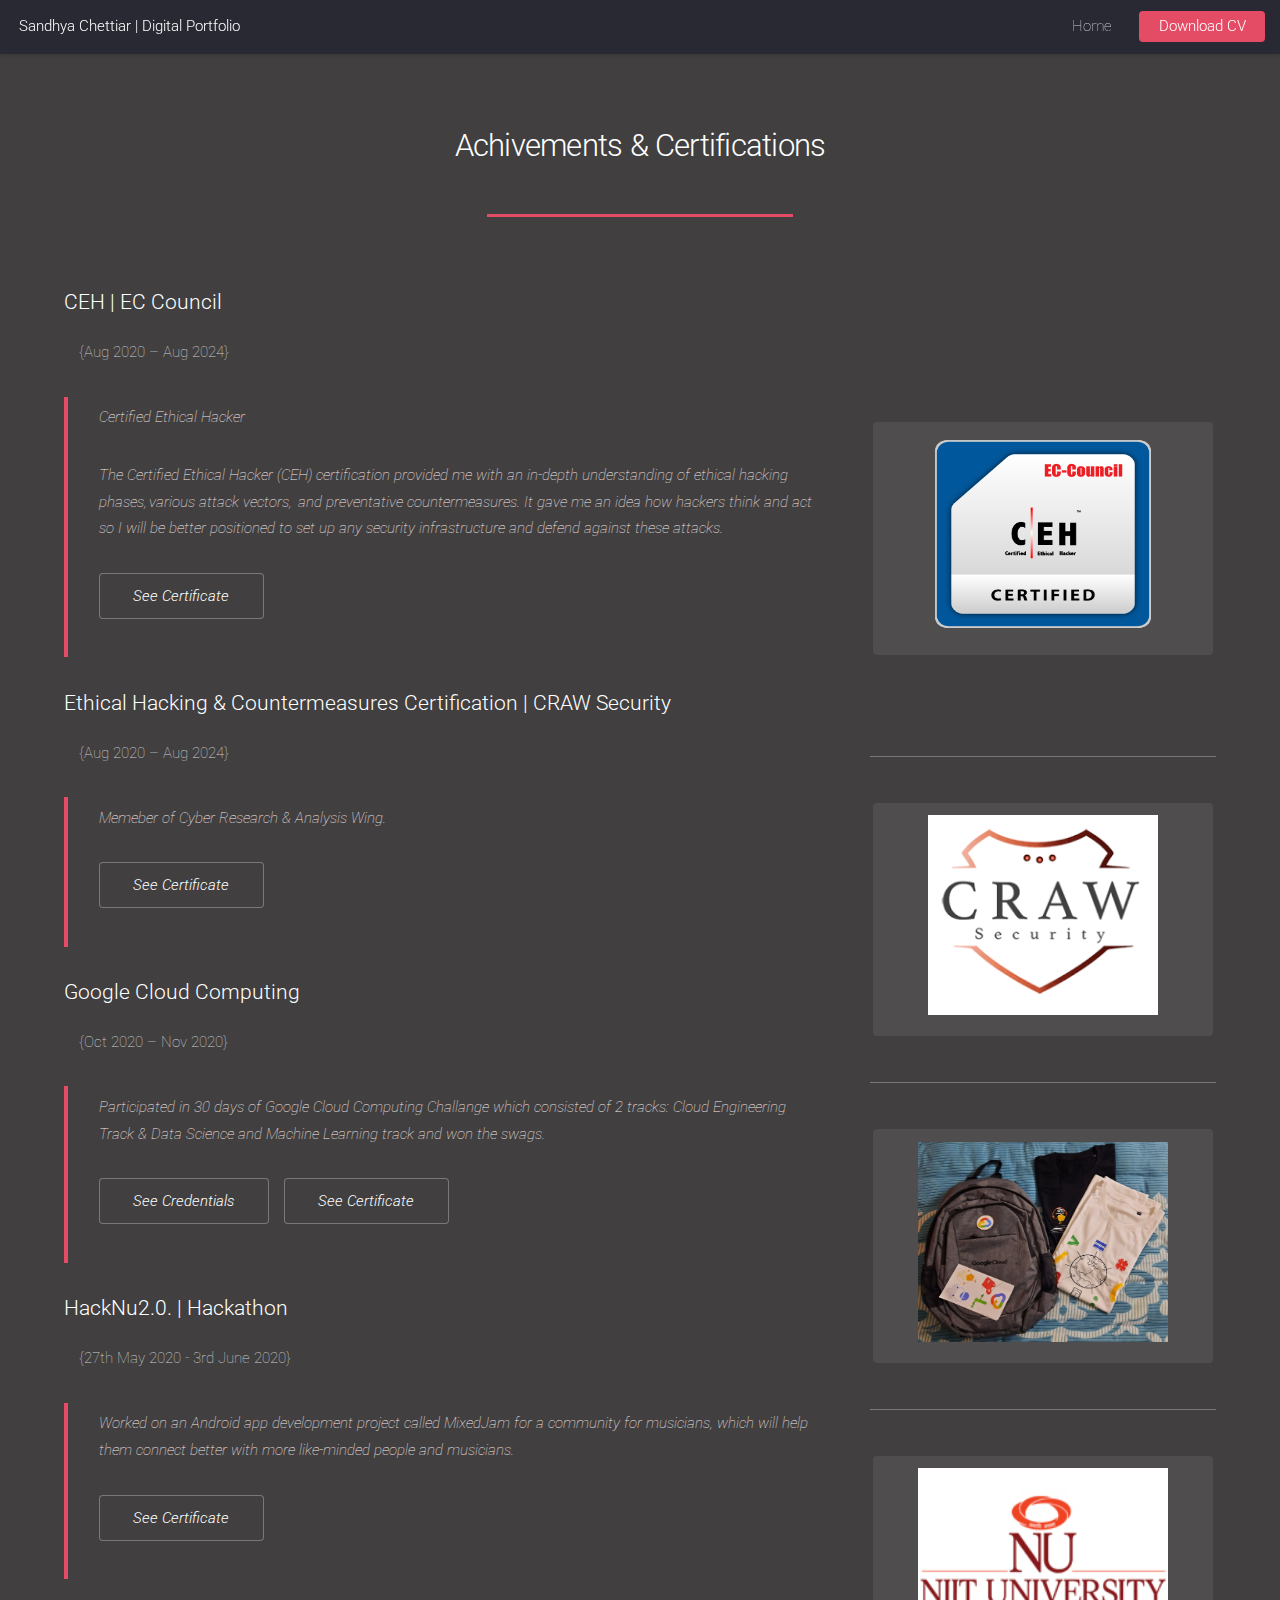
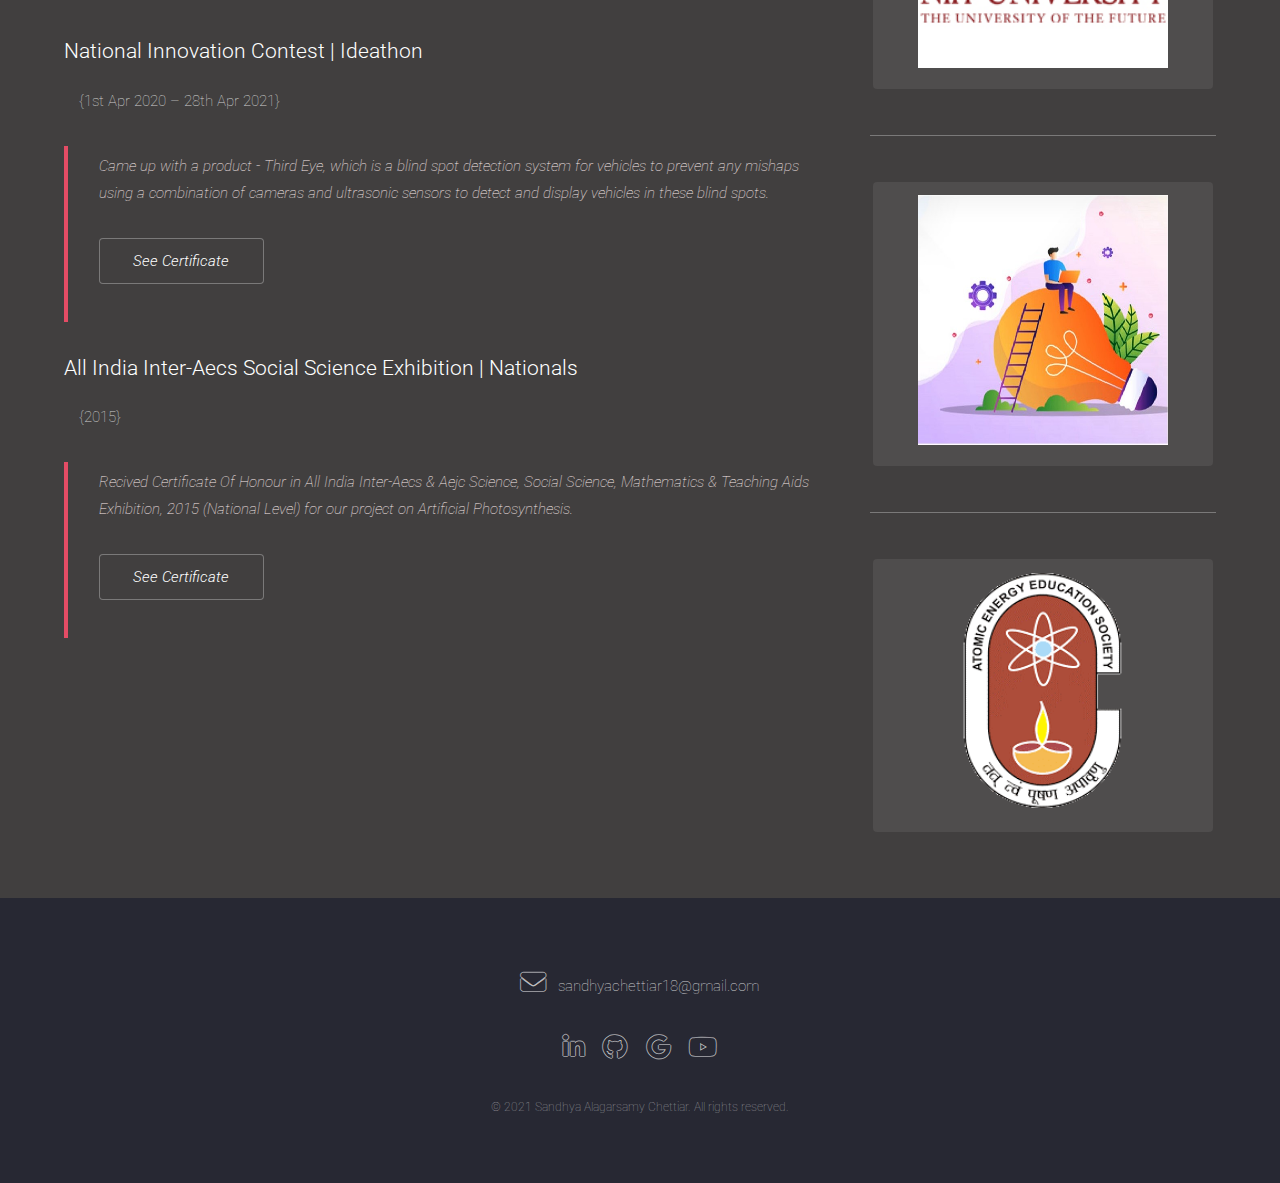
==== certificates.html @ d9a5551c "Add files via upload" ====
<!DOCTYPE HTML>
<html>
	<head>
		<title>Projects</title>
		<meta charset="utf-8" />
		<meta name="viewport" content="width=device-width, initial-scale=1, user-scalable=no" />
		<link rel="stylesheet" href="assets/css/main.css" />
		<noscript><link rel="stylesheet" href="assets/css/noscript.css" /></noscript>
	</head>
	<body class="is-preload">
		<div id="page-wrapper">

			<!-- Header -->
			<header id="header">
				<h1 id="logo"><a href="index.html">Sandhya Chettiar | Digital Portfolio</a></h1>
				<nav id="nav">
					<ul>
						<!-- <li><a href="index.html">Home</a></li> -->
						<li>
							<li><a href="index.html">Home</a></li>
							<ul>
								<!-- <li><a href="education.html">Education</a></li> -->
								<!-- <li><a href="index.html">Home</a></li> -->
								<!-- <li><a href="index.html/#one">Introduction</a></li>
								<li><a href="#two">Internships</a></li>
								<li><a href="projects.html">Projects</a></li>
								<li><a href="certificates.html">Certificates</a></li>
								<li><a href="#five">Education</a></li>
								<li><a href="#six">Position of Responsiblity</a></li>
								<li><a href="#seven">Skills</a></li>
								<li><a href="#eight">Volunteering Work</a></li> -->


								<!-- <li><a href="left-sidebar.html">Left Sidebar</a></li>
								<li><a href="right-sidebar.html">Right Sidebar</a></li>
								<li><a href="no-sidebar.html">No Sidebar</a></li> -->
								<!-- <li>
									<a href="#">Submenu</a>
									<ul>
										<li><a href="#">Option 1</a></li>
										<li><a href="#">Option 2</a></li>
										<li><a href="#">Option 3</a></li>
										<li><a href="#">Option 4</a></li>
									</ul>
								</li> -->
							</ul>
						</li>
						<!-- <li><a href="elements.html">Elements</a></li> -->
						<li><a href="Certificates/CV_Sandhya_18Aug2021.pdf" class="button primary">Download CV</a></li>
					</ul>
				</nav>
			</header>

			<!-- Main -->
				<div id="main" class="wrapper style1">
					<div class="container">
						<header class="major">
							<h2>Achivements & Certifications</h2>
							<!-- <p>These are the following projects I've worked on :-</p> -->
						</header>
						<div class="row gtr-150">
							<div class="col-8 col-12-medium">

								<!-- Content -->
									<section id="content">
										<!-- <a href="#" class="image fit"><img src="images/pic06.jpg" alt="" /></a> -->
										
                                        <h3>CEH | EC Council</h3>
                                        <ul>{Aug 2020 – Aug 2024}</ul>
                                        <blockquote>
										<p>Certified Ethical Hacker</p>
										<p>The Certified Ethical Hacker (CEH) certification provided me with an in-depth understanding of ethical hacking phases, various attack vectors, 
											and preventative countermeasures. It gave me an idea how hackers think and act so I will be better positioned to set 
											up any security infrastructure and defend against these attacks.</p>
                                        <footer>
                                            <ul class="actions">
                                                <li><a href="Certificates/ECC-CEH-Certificate.pdf" class="button">See Certificate</a></li>
												
                                            </ul>
                                        </footer>
                                        </blockquote>

										<h3>Ethical Hacking & Countermeasures Certification | CRAW Security</h3>
                                        <ul>{Aug 2020 – Aug 2024}</ul>
                                        <blockquote>
										<p>Memeber of Cyber Research & Analysis Wing.</p>
                                        <footer>
                                            <ul class="actions">
                                                <li><a href="Certificates/Sandhya Chettiar_CRAW_Ethicalhacking.pdf" class="button">See Certificate</a></li>
												
                                            </ul>
                                        </footer>
                                        </blockquote>


										<h3>Google Cloud Computing</h3>
                                        <ul>{Oct 2020 – Nov 2020}</ul>
                                        <blockquote>
										<p>Participated in 30 days of Google Cloud Computing Challange which consisted of 2 tracks: Cloud Engineering Track & Data Science and Machine Learning track and won the swags.</p>
                                        <footer>
                                            <ul class="actions">
                                                <li><a href="https://google.qwiklabs.com/public_profiles/9998b6e3-9291-4510-a28a-d1e943908d92" class="button">See Credentials</a></li>
												<li><a href="Certificates/GoogleCloud Participation Certificate.pdf" class="button">See Certificate</a></li>
                                            </ul>
                                        </footer>
                                        </blockquote>

                                        <h3>HackNu2.0. | Hackathon </h3>
                                        <ul>{27th May 2020 - 3rd June 2020}</ul>
                                        <blockquote>
										<p>Worked on an Android app development project called MixedJam for a community for musicians, which will help them connect better with more like-minded people and musicians.</p>  
                                        <footer>
                                            <ul class="actions">
                                                <li><a href="Certificates/Hackathon.pdf" class="button">See Certificate</a></li>
                                            </ul>
                                        </footer>
                                        </blockquote>

										<br>

                                        <h3>National Innovation Contest | Ideathon </h3>
                                        <ul>{1st Apr 2020 – 28th Apr 2021}</ul>
                                        <blockquote>
										<p>Came up with a product - Third Eye, which is a blind spot detection system for vehicles to prevent any mishaps using a combination of cameras and ultrasonic sensors to detect and display vehicles in these blind spots.
                                            <footer>
                                                <ul class="actions">
                                                    <li><a href="Certificates/Ideathon_Certificate.pdf" class="button">See Certificate</a></li>
                                                </ul>
                                            </footer>
                                        </blockquote>

                                        <h3>All India Inter-Aecs Social Science Exhibition | Nationals </h3>
                                        <ul>{2015}</ul>
                                        <blockquote>
										<p>Recived Certificate Of Honour in All India Inter-Aecs & Aejc Science, Social Science, Mathematics & Teaching Aids Exhibition, 2015 (National Level) for our project on Artificial Photosynthesis.</p>

                                            <footer>
                                                <ul class="actions">
                                                    <li><a href="Certificates/NationalLevel_ArtificialPhotosynthesis.pdf" class="button">See Certificate</a></li>
                                                </ul>
                                            </footer>
                                        </blockquote>
										
									</section>

							</div>
							<div class="col-4 col-12-medium">

								<!-- Sidebar -->
									<section id="sidebar">
										<section>
											
											<!-- <h3><br>Respective Project's Links</h3> <br> -->

											<br><br><br><br><br>

											<pre><code align="center"><img src="images/CEH_2E345519D3F7.png" width="230" height="200"></code></pre>
                                            
											<br>
											<hr>

											<pre><code align="center"><img src="images/CRAWlogo.png" width="230" height="200"></code></pre>
                                        
											<hr>

											<pre><code align="center"><img src="images/swags.jpeg" width="250" height="200"></code></pre>
                                            
											<hr>
											

                                            <pre><code align="center"><img src="images/uni.png" width="250" height="200"></code></pre>
										
										</section>
										<hr/>  

                                        <!-- <br><br><br><br><br> -->
										<section>
											
                                            <pre><code align="center"><img src="images/National Innovation Contest.jpg" width="250" height="250"></code></pre>
                                            
                                            <hr>
										</section>

										<section>
											
                                            <pre><code align="center"><img src="CARD/barc-logo.png" width="250" height="240"></code></pre>
                                    
										</section>
									</section>

							</div>
						</div>
					</div>
				</div>

                
			<!-- Footer -->
				<footer id="footer">
					<ul class="icons">
						<!-- <li><a href="#" class="icon brands alt fa-twitter"><span class="label">Twitter</span></a></li>
						<li><a href="#" class="icon brands alt fa-facebook-f"><span class="label">Facebook</span></a></li>
						<li><a href="#" class="icon brands alt fa-linkedin-in"><span class="label">LinkedIn</span></a></li>
						<li><a href="#" class="icon brands alt fa-instagram"><span class="label">Instagram</span></a></li>
						<li><a href="#" class="icon brands alt fa-github"><span class="label">GitHub</span></a></li>
						<li><a href="#" class="icon solid alt fa-envelope"><span class="label">Email</span></a></li> -->

						<li><a href="https://mail.google.com/mail/u/0/#inbox" class="icon solid alt fa-envelope"><span class="label">Email</span></a> &nbsp sandhyachettiar18@gmail.com</li><br><br>

						<li><a href="https://www.linkedin.com/in/sandhya-chettiar-2361451a3/" class="icon brands alt fa-linkedin-in"><span class="label">LinkedIn</span></a></li>
						
						
						<li><a href="https://github.com/Sandhya18Chettiar" class="icon brands alt fa-github"><span class="label"></span></a></li>
						<li><a href="https://www.qwiklabs.com/public_profiles/9998b6e3-9291-4510-a28a-d1e943908d92" class="icon brands alt fa-google"><span class="label">Twitter</span></a></li>
						<li><a href="https://www.youtube.com/channel/UCz9WRCNs7YApwErA9TnsCfg" class="icon brands alt fa-youtube"><span class="label"></span></a></li>
						
					</ul>
					<ul class="copyright">
						<li>&copy; 2021 Sandhya Alagarsamy Chettiar. All rights reserved.</li>
					</ul>
				</footer>

		</div>

		<!-- Scripts -->
			<script src="assets/js/jquery.min.js"></script>
			<script src="assets/js/jquery.scrolly.min.js"></script>
			<script src="assets/js/jquery.dropotron.min.js"></script>
			<script src="assets/js/jquery.scrollex.min.js"></script>
			<script src="assets/js/browser.min.js"></script>
			<script src="assets/js/breakpoints.min.js"></script>
			<script src="assets/js/util.js"></script>
			<script src="assets/js/main.js"></script>

	</body>
</html>
---- assets/css/main.css ----
@import url("fontawesome-all.min.css");
@import url("https://fonts.googleapis.com/css?family=Roboto:100,300,100italic,300italic");


html, body, div, span, applet, object,
iframe, h1, h2, h3, h4, h5, h6, p, blockquote,
pre, a, abbr, acronym, address, big, cite,
code, del, dfn, em, img, ins, kbd, q, s, samp,
small, strike, strong, sub, sup, tt, var, b,
u, i, center, dl, dt, dd, ol, ul, li, fieldset,
form, label, legend, table, caption, tbody,
tfoot, thead, tr, th, td, article, aside,
canvas, details, embed, figure, figcaption,
footer, header, hgroup, menu, nav, output, ruby,
section, summary, time, mark, audio, video {
	margin: 0;
	padding: 0;
	border: 0;
	font-size: 100%;
	font: inherit;
	vertical-align: baseline;}

article, aside, details, figcaption, figure,
footer, header, hgroup, menu, nav, section {
	display: block;
}

body {
	line-height: 1;
}

ol, ul {
	list-style: none;
}

blockquote, q {
	quotes: none;
	color: rgb(248, 232, 232);
}

	blockquote:before, blockquote:after, q:before, q:after {
		content: '';
		content: none;
		
	}

table {
	border-collapse: collapse;
	border-spacing: 0;
}

body {
	-webkit-text-size-adjust: none;
}

mark {
	background-color: transparent;
	color: inherit;
}

input::-moz-focus-inner {
	border: 0;
	padding: 0;
}

input, select, textarea {
	-moz-appearance: none;
	-webkit-appearance: none;
	-ms-appearance: none;
	appearance: none;
}

/* Basic */

	html {
		box-sizing: border-box;
	}

	*, *:before, *:after {
		box-sizing: inherit;
	}

	html, body {
		/* background: #413f3f; */
		background: #413f3f;
		/* background: #1c1d26; */
	}

	body.is-preload *, body.is-preload *:before, body.is-preload *:after {
		-moz-animation: none !important;
		-webkit-animation: none !important;
		-ms-animation: none !important;
		animation: none !important;
		-moz-transition: none !important;
		-webkit-transition: none !important;
		-ms-transition: none !important;
		transition: none !important;
	}

	body, input, select, textarea {
		color: rgba(255, 255, 255, 0.75);
		font-family: "Roboto", Helvetica, sans-serif;
		font-size: 15pt;
		font-weight: 100;
		line-height: 1.75em;
	}

	a {
		-moz-transition: border-color 0.2s ease-in-out, color 0.2s ease-in-out;
		-webkit-transition: border-color 0.2s ease-in-out, color 0.2s ease-in-out;
		-ms-transition: border-color 0.2s ease-in-out, color 0.2s ease-in-out;
		transition: border-color 0.2s ease-in-out, color 0.2s ease-in-out;
		border-bottom: dotted 1px;
		color: #e44c65;
		text-decoration: none;
	}

		a:hover {
			color: #e44c65 !important;
			border-bottom-color: transparent;
		}

	strong, b {
		color: #ffffff;
		font-weight: 300;
	}

	em, i {
		font-style: italic;
	}

	p {
		margin: 0 0 2em 0;
	}

	h1, h2, h3, h4, h5, h6 {
		color: #ffffff;
		font-weight: 300;
		line-height: 1em;
		margin: 0 0 1em 0;
	}

		h1 a, h2 a, h3 a, h4 a, h5 a, h6 a {
			color: inherit;
			border: 0;
		}

	h2 {
		font-size: 2em;
		line-height: 1.5em;
		letter-spacing: -0.025em;
	}

	h3 {
		font-size: 1.35em;
		line-height: 1.5em;
	}

	h4 {
		font-size: 1.1em;
		line-height: 1.5em;
	}

	h5 {
		font-size: 0.9em;
		line-height: 1.5em;
	}

	h6 {
		font-size: 0.7em;
		line-height: 1.5em;
	}

	sub {
		font-size: 0.8em;
		position: relative;
		top: 0.5em;
	}

	sup {
		font-size: 0.8em;
		position: relative;
		top: -0.5em;
	}

	hr {
		border: 0;
		border-bottom: solid 1px rgba(255, 255, 255, 0.3);
		margin: 3em 0;
	}

		hr.major {
			margin: 4em 0;
		}

	blockquote {
		/* border-left: solid 4px rgba(197, 148, 148, 0.3); */
		border-left: solid 4px #e44c65;
		font-style: italic;
		margin: 0 0 2em 0;
		padding: 0.5em 0 0.5em 2em;
	}

	code {
		background: rgba(255, 255, 255, 0.075);
		border-radius: 4px;
		font-family: "Courier New", monospace;
		font-size: 0.9em;
		margin: 0 0.25em;
		padding: 0.25em 0.65em;
	}

	pre {
		-webkit-overflow-scrolling: touch;
		font-family: "Courier New", monospace;
		font-size: 0.9em;
		margin: 0 0 2em 0;
	}

		pre code {
			display: block;
			line-height: 1.75em;
			padding: 1em 1.5em;
			overflow-x: auto;
		}

	.align-left {
		text-align: left;
	}

	.align-center {
		text-align: center;
	}

	.align-right {
		text-align: right;
	}

/* Loader */

	@-moz-keyframes spinner-show {
		0% {
			opacity: 0;
		}

		100% {
			opacity: 1;
		}
	}

	@-webkit-keyframes spinner-show {
		0% {
			opacity: 0;
		}

		100% {
			opacity: 1;
		}
	}

	@-ms-keyframes spinner-show {
		0% {
			opacity: 0;
		}

		100% {
			opacity: 1;
		}
	}

	@keyframes spinner-show {
		0% {
			opacity: 0;
		}

		100% {
			opacity: 1;
		}
	}

	@-moz-keyframes spinner-hide {
		0% {
			color: rgba(255, 255, 255, 0.15);
			z-index: 100001;
			-moz-transform: scale(1) rotate(0deg);
			-webkit-transform: scale(1) rotate(0deg);
			-ms-transform: scale(1) rotate(0deg);
			transform: scale(1) rotate(0deg);
		}

		99% {
			color: #1c1d26;
			z-index: 100001;
			-moz-transform: scale(0.5) rotate(360deg);
			-webkit-transform: scale(0.5) rotate(360deg);
			-ms-transform: scale(0.5) rotate(360deg);
			transform: scale(0.5) rotate(360deg);
		}

		100% {
			color: #1c1d26;
			z-index: -1;
			-moz-transform: scale(0.5) rotate(360deg);
			-webkit-transform: scale(0.5) rotate(360deg);
			-ms-transform: scale(0.5) rotate(360deg);
			transform: scale(0.5) rotate(360deg);
		}
	}

	@-webkit-keyframes spinner-hide {
		0% {
			color: rgba(255, 255, 255, 0.15);
			z-index: 100001;
			-moz-transform: scale(1) rotate(0deg);
			-webkit-transform: scale(1) rotate(0deg);
			-ms-transform: scale(1) rotate(0deg);
			transform: scale(1) rotate(0deg);
		}

		99% {
			color: #1c1d26;
			z-index: 100001;
			-moz-transform: scale(0.5) rotate(360deg);
			-webkit-transform: scale(0.5) rotate(360deg);
			-ms-transform: scale(0.5) rotate(360deg);
			transform: scale(0.5) rotate(360deg);
		}

		100% {
			color: #1c1d26;
			z-index: -1;
			-moz-transform: scale(0.5) rotate(360deg);
			-webkit-transform: scale(0.5) rotate(360deg);
			-ms-transform: scale(0.5) rotate(360deg);
			transform: scale(0.5) rotate(360deg);
		}
	}

	@-ms-keyframes spinner-hide {
		0% {
			color: rgba(255, 255, 255, 0.15);
			z-index: 100001;
			-moz-transform: scale(1) rotate(0deg);
			-webkit-transform: scale(1) rotate(0deg);
			-ms-transform: scale(1) rotate(0deg);
			transform: scale(1) rotate(0deg);
		}

		99% {
			color: #1c1d26;
			z-index: 100001;
			-moz-transform: scale(0.5) rotate(360deg);
			-webkit-transform: scale(0.5) rotate(360deg);
			-ms-transform: scale(0.5) rotate(360deg);
			transform: scale(0.5) rotate(360deg);
		}

		100% {
			color: #1c1d26;
			z-index: -1;
			-moz-transform: scale(0.5) rotate(360deg);
			-webkit-transform: scale(0.5) rotate(360deg);
			-ms-transform: scale(0.5) rotate(360deg);
			transform: scale(0.5) rotate(360deg);
		}
	}

	@keyframes spinner-hide {
		0% {
			color: rgba(255, 255, 255, 0.15);
			z-index: 100001;
			-moz-transform: scale(1) rotate(0deg);
			-webkit-transform: scale(1) rotate(0deg);
			-ms-transform: scale(1) rotate(0deg);
			transform: scale(1) rotate(0deg);
		}

		99% {
			color: #1c1d26;
			z-index: 100001;
			-moz-transform: scale(0.5) rotate(360deg);
			-webkit-transform: scale(0.5) rotate(360deg);
			-ms-transform: scale(0.5) rotate(360deg);
			transform: scale(0.5) rotate(360deg);
		}

		100% {
			color: #1c1d26;
			z-index: -1;
			-moz-transform: scale(0.5) rotate(360deg);
			-webkit-transform: scale(0.5) rotate(360deg);
			-ms-transform: scale(0.5) rotate(360deg);
			transform: scale(0.5) rotate(360deg);
		}
	}

	@-moz-keyframes spinner-rotate {
		0% {
			-moz-transform: scale(1) rotate(0deg);
			-webkit-transform: scale(1) rotate(0deg);
			-ms-transform: scale(1) rotate(0deg);
			transform: scale(1) rotate(0deg);
		}

		100% {
			-moz-transform: scale(1) rotate(360deg);
			-webkit-transform: scale(1) rotate(360deg);
			-ms-transform: scale(1) rotate(360deg);
			transform: scale(1) rotate(360deg);
		}
	}

	@-webkit-keyframes spinner-rotate {
		0% {
			-moz-transform: scale(1) rotate(0deg);
			-webkit-transform: scale(1) rotate(0deg);
			-ms-transform: scale(1) rotate(0deg);
			transform: scale(1) rotate(0deg);
		}

		100% {
			-moz-transform: scale(1) rotate(360deg);
			-webkit-transform: scale(1) rotate(360deg);
			-ms-transform: scale(1) rotate(360deg);
			transform: scale(1) rotate(360deg);
		}
	}

	@-ms-keyframes spinner-rotate {
		0% {
			-moz-transform: scale(1) rotate(0deg);
			-webkit-transform: scale(1) rotate(0deg);
			-ms-transform: scale(1) rotate(0deg);
			transform: scale(1) rotate(0deg);
		}

		100% {
			-moz-transform: scale(1) rotate(360deg);
			-webkit-transform: scale(1) rotate(360deg);
			-ms-transform: scale(1) rotate(360deg);
			transform: scale(1) rotate(360deg);
		}
	}

	@keyframes spinner-rotate {
		0% {
			-moz-transform: scale(1) rotate(0deg);
			-webkit-transform: scale(1) rotate(0deg);
			-ms-transform: scale(1) rotate(0deg);
			transform: scale(1) rotate(0deg);
		}

		100% {
			-moz-transform: scale(1) rotate(360deg);
			-webkit-transform: scale(1) rotate(360deg);
			-ms-transform: scale(1) rotate(360deg);
			transform: scale(1) rotate(360deg);
		}
	}

	@-moz-keyframes overlay-hide {
		0% {
			opacity: 1;
			z-index: 100000;
		}

		15% {
			opacity: 1;
			z-index: 100000;
		}

		99% {
			opacity: 0;
			z-index: 100000;
		}

		100% {
			opacity: 0;
			z-index: -1;
		}
	}

	@-webkit-keyframes overlay-hide {
		0% {
			opacity: 1;
			z-index: 100000;
		}

		15% {
			opacity: 1;
			z-index: 100000;
		}

		99% {
			opacity: 0;
			z-index: 100000;
		}

		100% {
			opacity: 0;
			z-index: -1;
		}
	}

	@-ms-keyframes overlay-hide {
		0% {
			opacity: 1;
			z-index: 100000;
		}

		15% {
			opacity: 1;
			z-index: 100000;
		}

		99% {
			opacity: 0;
			z-index: 100000;
		}

		100% {
			opacity: 0;
			z-index: -1;
		}
	}

	@keyframes overlay-hide {
		0% {
			opacity: 1;
			z-index: 100000;
		}

		15% {
			opacity: 1;
			z-index: 100000;
		}

		99% {
			opacity: 0;
			z-index: 100000;
		}

		100% {
			opacity: 0;
			z-index: -1;
		}
	}

	body.landing {
		text-decoration: none;
	}

		body.landing:before {
			-moz-osx-font-smoothing: grayscale;
			-webkit-font-smoothing: antialiased;
			display: inline-block;
			font-style: normal;
			font-variant: normal;
			text-rendering: auto;
			line-height: 1;
			text-transform: none !important;
			font-family: 'Font Awesome 5 Free';
			font-weight: 900;
		}

		body.landing:before {
			-moz-animation: spinner-show 1.5s 1 0.25s ease forwards, spinner-hide 0.25s ease-in-out forwards !important;
			-webkit-animation: spinner-show 1.5s 1 0.25s ease forwards, spinner-hide 0.25s ease-in-out forwards !important;
			-ms-animation: spinner-show 1.5s 1 0.25s ease forwards, spinner-hide 0.25s ease-in-out forwards !important;
			animation: spinner-show 1.5s 1 0.25s ease forwards, spinner-hide 0.25s ease-in-out forwards !important;
			-moz-transform-origin: 50% 50%;
			-webkit-transform-origin: 50% 50%;
			-ms-transform-origin: 50% 50%;
			transform-origin: 50% 50%;
			color: rgba(255, 255, 255, 0.15);
			content: '\f1ce';
			cursor: default;
			display: block;
			font-size: 2em;
			height: 2em;
			left: 50%;
			line-height: 2em;
			margin: -1em 0 0 -1em;
			opacity: 0;
			position: fixed;
			text-align: center;
			top: 50%;
			width: 2em;
			z-index: -1;
		}

		body.landing:after {
			-moz-animation: overlay-hide 1.5s ease-in forwards !important;
			-webkit-animation: overlay-hide 1.5s ease-in forwards !important;
			-ms-animation: overlay-hide 1.5s ease-in forwards !important;
			animation: overlay-hide 1.5s ease-in forwards !important;
			background: #1c1d26;
			content: '';
			display: block;
			height: 100%;
			left: 0;
			opacity: 0;
			position: fixed;
			top: 0;
			width: 100%;
			z-index: -1;
		}

		body.landing.is-preload:before {
			-moz-animation: spinner-show 1.5s 1 0.25s ease forwards, spinner-rotate 0.75s infinite linear !important;
			-webkit-animation: spinner-show 1.5s 1 0.25s ease forwards, spinner-rotate 0.75s infinite linear !important;
			-ms-animation: spinner-show 1.5s 1 0.25s ease forwards, spinner-rotate 0.75s infinite linear !important;
			animation: spinner-show 1.5s 1 0.25s ease forwards, spinner-rotate 0.75s infinite linear !important;
			z-index: 100001;
		}

		body.landing.is-preload:after {
			-moz-animation: none !important;
			-webkit-animation: none !important;
			-ms-animation: none !important;
			animation: none !important;
			opacity: 1;
			z-index: 100000;
		}

	@media (-webkit-min-device-pixel-ratio: 2) {

		body.landing:before {
			line-height: 2.025em;
		}

	}

/* Container */

	.container {
		margin: 0 auto;
		max-width: calc(100% - 4em);
		width: 70em;
	}

		.container.xsmall {
			width: 17.5em;
		}

		.container.small {
			width: 35em;
		}

		.container.medium {
			width: 52.5em;
		}

		.container.large {
			width: 87.5em;
		}

		.container.xlarge {
			width: 105em;
		}

		.container.max {
			width: 100%;
		}

		@media screen and (max-width: 1280px) {

			.container {
				width: 90%;
				max-width: 100%;
			}

		}

		@media screen and (max-width: 980px) {

			.container {
				width: 100% !important;
			}

		}

/* Row */

	.row {
		display: flex;
		flex-wrap: wrap;
		box-sizing: border-box;
		align-items: stretch;
	}

		.row > * {
			box-sizing: border-box;
		}

		.row.gtr-uniform > * > :last-child {
			margin-bottom: 0;
		}

		.row.aln-left {
			justify-content: flex-start;
		}

		.row.aln-center {
			justify-content: center;
		}

		.row.aln-right {
			justify-content: flex-end;
		}

		.row.aln-top {
			align-items: flex-start;
		}

		.row.aln-middle {
			align-items: center;
		}

		.row.aln-bottom {
			align-items: flex-end;
		}

		.row > .imp {
			order: -1;
		}

		.row > .col-1 {
			width: 8.33333%;
		}

		.row > .off-1 {
			margin-left: 8.33333%;
		}

		.row > .col-2 {
			width: 16.66667%;
		}

		.row > .off-2 {
			margin-left: 16.66667%;
		}

		.row > .col-3 {
			width: 25%;
		}

		.row > .off-3 {
			margin-left: 25%;
		}

		.row > .col-4 {
			width: 33.33333%;
		}

		.row > .off-4 {
			margin-left: 33.33333%;
		}

		.row > .col-5 {
			width: 41.66667%;
		}

		.row > .off-5 {
			margin-left: 41.66667%;
		}

		.row > .col-6 {
			width: 50%;
		}

		.row > .off-6 {
			margin-left: 50%;
		}

		.row > .col-7 {
			width: 58.33333%;
		}

		.row > .off-7 {
			margin-left: 58.33333%;
		}

		.row > .col-8 {
			width: 66.66667%;
		}

		.row > .off-8 {
			margin-left: 66.66667%;
		}

		.row > .col-9 {
			width: 75%;
		}

		.row > .off-9 {
			margin-left: 75%;
		}

		.row > .col-10 {
			width: 83.33333%;
		}

		.row > .off-10 {
			margin-left: 83.33333%;
		}

		.row > .col-11 {
			width: 91.66667%;
		}

		.row > .off-11 {
			margin-left: 91.66667%;
		}

		.row > .col-12 {
			width: 100%;
		}

		.row > .off-12 {
			margin-left: 100%;
		}

		.row.gtr-0 {
			margin-top: 0;
			margin-left: 0em;
		}

			.row.gtr-0 > * {
				padding: 0 0 0 0em;
			}

			.row.gtr-0.gtr-uniform {
				margin-top: 0em;
			}

				.row.gtr-0.gtr-uniform > * {
					padding-top: 0em;
				}

		.row.gtr-25 {
			margin-top: 0;
			margin-left: -0.625em;
		}

			.row.gtr-25 > * {
				padding: 0 0 0 0.625em;
			}

			.row.gtr-25.gtr-uniform {
				margin-top: -0.625em;
			}

				.row.gtr-25.gtr-uniform > * {
					padding-top: 0.625em;
				}

		.row.gtr-50 {
			margin-top: 0;
			margin-left: -1.25em;
		}

			.row.gtr-50 > * {
				padding: 0 0 0 1.25em;
			}

			.row.gtr-50.gtr-uniform {
				margin-top: -1.25em;
			}

				.row.gtr-50.gtr-uniform > * {
					padding-top: 1.25em;
				}

		.row {
			margin-top: 0;
			margin-left: -2.5em;
		}

			.row > * {
				padding: 0 0 0 2.5em;
			}

			.row.gtr-uniform {
				margin-top: -2.5em;
			}

				.row.gtr-uniform > * {
					padding-top: 2.5em;
				}

		.row.gtr-150 {
			margin-top: 0;
			margin-left: -3.75em;
		}

			.row.gtr-150 > * {
				padding: 0 0 0 3.75em;
			}

			.row.gtr-150.gtr-uniform {
				margin-top: -3.75em;
			}

				.row.gtr-150.gtr-uniform > * {
					padding-top: 3.75em;
				}

		.row.gtr-200 {
			margin-top: 0;
			margin-left: -5em;
		}

			.row.gtr-200 > * {
				padding: 0 0 0 5em;
			}

			.row.gtr-200.gtr-uniform {
				margin-top: -5em;
			}

				.row.gtr-200.gtr-uniform > * {
					padding-top: 5em;
				}

		@media screen and (max-width: 1680px) {

			.row {
				display: flex;
				flex-wrap: wrap;
				box-sizing: border-box;
				align-items: stretch;
			}

				.row > * {
					box-sizing: border-box;
				}

				.row.gtr-uniform > * > :last-child {
					margin-bottom: 0;
				}

				.row.aln-left {
					justify-content: flex-start;
				}

				.row.aln-center {
					justify-content: center;
				}

				.row.aln-right {
					justify-content: flex-end;
				}

				.row.aln-top {
					align-items: flex-start;
				}

				.row.aln-middle {
					align-items: center;
				}

				.row.aln-bottom {
					align-items: flex-end;
				}

				.row > .imp-xlarge {
					order: -1;
				}

				.row > .col-1-xlarge {
					width: 8.33333%;
				}

				.row > .off-1-xlarge {
					margin-left: 8.33333%;
				}

				.row > .col-2-xlarge {
					width: 16.66667%;
				}

				.row > .off-2-xlarge {
					margin-left: 16.66667%;
				}

				.row > .col-3-xlarge {
					width: 25%;
				}

				.row > .off-3-xlarge {
					margin-left: 25%;
				}

				.row > .col-4-xlarge {
					width: 33.33333%;
				}

				.row > .off-4-xlarge {
					margin-left: 33.33333%;
				}

				.row > .col-5-xlarge {
					width: 41.66667%;
				}

				.row > .off-5-xlarge {
					margin-left: 41.66667%;
				}

				.row > .col-6-xlarge {
					width: 50%;
				}

				.row > .off-6-xlarge {
					margin-left: 50%;
				}

				.row > .col-7-xlarge {
					width: 58.33333%;
				}

				.row > .off-7-xlarge {
					margin-left: 58.33333%;
				}

				.row > .col-8-xlarge {
					width: 66.66667%;
				}

				.row > .off-8-xlarge {
					margin-left: 66.66667%;
				}

				.row > .col-9-xlarge {
					width: 75%;
				}

				.row > .off-9-xlarge {
					margin-left: 75%;
				}

				.row > .col-10-xlarge {
					width: 83.33333%;
				}

				.row > .off-10-xlarge {
					margin-left: 83.33333%;
				}

				.row > .col-11-xlarge {
					width: 91.66667%;
				}

				.row > .off-11-xlarge {
					margin-left: 91.66667%;
				}

				.row > .col-12-xlarge {
					width: 100%;
				}

				.row > .off-12-xlarge {
					margin-left: 100%;
				}

				.row.gtr-0 {
					margin-top: 0;
					margin-left: 0em;
				}

					.row.gtr-0 > * {
						padding: 0 0 0 0em;
					}

					.row.gtr-0.gtr-uniform {
						margin-top: 0em;
					}

						.row.gtr-0.gtr-uniform > * {
							padding-top: 0em;
						}

				.row.gtr-25 {
					margin-top: 0;
					margin-left: -0.625em;
				}

					.row.gtr-25 > * {
						padding: 0 0 0 0.625em;
					}

					.row.gtr-25.gtr-uniform {
						margin-top: -0.625em;
					}

						.row.gtr-25.gtr-uniform > * {
							padding-top: 0.625em;
						}

				.row.gtr-50 {
					margin-top: 0;
					margin-left: -1.25em;
				}

					.row.gtr-50 > * {
						padding: 0 0 0 1.25em;
					}

					.row.gtr-50.gtr-uniform {
						margin-top: -1.25em;
					}

						.row.gtr-50.gtr-uniform > * {
							padding-top: 1.25em;
						}

				.row {
					margin-top: 0;
					margin-left: -2.5em;
				}

					.row > * {
						padding: 0 0 0 2.5em;
					}

					.row.gtr-uniform {
						margin-top: -2.5em;
					}

						.row.gtr-uniform > * {
							padding-top: 2.5em;
						}

				.row.gtr-150 {
					margin-top: 0;
					margin-left: -3.75em;
				}

					.row.gtr-150 > * {
						padding: 0 0 0 3.75em;
					}

					.row.gtr-150.gtr-uniform {
						margin-top: -3.75em;
					}

						.row.gtr-150.gtr-uniform > * {
							padding-top: 3.75em;
						}

				.row.gtr-200 {
					margin-top: 0;
					margin-left: -5em;
				}

					.row.gtr-200 > * {
						padding: 0 0 0 5em;
					}

					.row.gtr-200.gtr-uniform {
						margin-top: -5em;
					}

						.row.gtr-200.gtr-uniform > * {
							padding-top: 5em;
						}

		}

		@media screen and (max-width: 1280px) {

			.row {
				display: flex;
				flex-wrap: wrap;
				box-sizing: border-box;
				align-items: stretch;
			}

				.row > * {
					box-sizing: border-box;
				}

				.row.gtr-uniform > * > :last-child {
					margin-bottom: 0;
				}

				.row.aln-left {
					justify-content: flex-start;
				}

				.row.aln-center {
					justify-content: center;
				}

				.row.aln-right {
					justify-content: flex-end;
				}

				.row.aln-top {
					align-items: flex-start;
				}

				.row.aln-middle {
					align-items: center;
				}

				.row.aln-bottom {
					align-items: flex-end;
				}

				.row > .imp-large {
					order: -1;
				}

				.row > .col-1-large {
					width: 8.33333%;
				}

				.row > .off-1-large {
					margin-left: 8.33333%;
				}

				.row > .col-2-large {
					width: 16.66667%;
				}

				.row > .off-2-large {
					margin-left: 16.66667%;
				}

				.row > .col-3-large {
					width: 25%;
				}

				.row > .off-3-large {
					margin-left: 25%;
				}

				.row > .col-4-large {
					width: 33.33333%;
				}

				.row > .off-4-large {
					margin-left: 33.33333%;
				}

				.row > .col-5-large {
					width: 41.66667%;
				}

				.row > .off-5-large {
					margin-left: 41.66667%;
				}

				.row > .col-6-large {
					width: 50%;
				}

				.row > .off-6-large {
					margin-left: 50%;
				}

				.row > .col-7-large {
					width: 58.33333%;
				}

				.row > .off-7-large {
					margin-left: 58.33333%;
				}

				.row > .col-8-large {
					width: 66.66667%;
				}

				.row > .off-8-large {
					margin-left: 66.66667%;
				}

				.row > .col-9-large {
					width: 75%;
				}

				.row > .off-9-large {
					margin-left: 75%;
				}

				.row > .col-10-large {
					width: 83.33333%;
				}

				.row > .off-10-large {
					margin-left: 83.33333%;
				}

				.row > .col-11-large {
					width: 91.66667%;
				}

				.row > .off-11-large {
					margin-left: 91.66667%;
				}

				.row > .col-12-large {
					width: 100%;
				}

				.row > .off-12-large {
					margin-left: 100%;
				}

				.row.gtr-0 {
					margin-top: 0;
					margin-left: 0em;
				}

					.row.gtr-0 > * {
						padding: 0 0 0 0em;
					}

					.row.gtr-0.gtr-uniform {
						margin-top: 0em;
					}

						.row.gtr-0.gtr-uniform > * {
							padding-top: 0em;
						}

				.row.gtr-25 {
					margin-top: 0;
					margin-left: -0.625em;
				}

					.row.gtr-25 > * {
						padding: 0 0 0 0.625em;
					}

					.row.gtr-25.gtr-uniform {
						margin-top: -0.625em;
					}

						.row.gtr-25.gtr-uniform > * {
							padding-top: 0.625em;
						}

				.row.gtr-50 {
					margin-top: 0;
					margin-left: -1.25em;
				}

					.row.gtr-50 > * {
						padding: 0 0 0 1.25em;
					}

					.row.gtr-50.gtr-uniform {
						margin-top: -1.25em;
					}

						.row.gtr-50.gtr-uniform > * {
							padding-top: 1.25em;
						}

				.row {
					margin-top: 0;
					margin-left: -2.5em;
				}

					.row > * {
						padding: 0 0 0 2.5em;
					}

					.row.gtr-uniform {
						margin-top: -2.5em;
					}

						.row.gtr-uniform > * {
							padding-top: 2.5em;
						}

				.row.gtr-150 {
					margin-top: 0;
					margin-left: -3.75em;
				}

					.row.gtr-150 > * {
						padding: 0 0 0 3.75em;
					}

					.row.gtr-150.gtr-uniform {
						margin-top: -3.75em;
					}

						.row.gtr-150.gtr-uniform > * {
							padding-top: 3.75em;
						}

				.row.gtr-200 {
					margin-top: 0;
					margin-left: -5em;
				}

					.row.gtr-200 > * {
						padding: 0 0 0 5em;
					}

					.row.gtr-200.gtr-uniform {
						margin-top: -5em;
					}

						.row.gtr-200.gtr-uniform > * {
							padding-top: 5em;
						}

		}

		@media screen and (max-width: 980px) {

			.row {
				display: flex;
				flex-wrap: wrap;
				box-sizing: border-box;
				align-items: stretch;
			}

				.row > * {
					box-sizing: border-box;
				}

				.row.gtr-uniform > * > :last-child {
					margin-bottom: 0;
				}

				.row.aln-left {
					justify-content: flex-start;
				}

				.row.aln-center {
					justify-content: center;
				}

				.row.aln-right {
					justify-content: flex-end;
				}

				.row.aln-top {
					align-items: flex-start;
				}

				.row.aln-middle {
					align-items: center;
				}

				.row.aln-bottom {
					align-items: flex-end;
				}

				.row > .imp-medium {
					order: -1;
				}

				.row > .col-1-medium {
					width: 8.33333%;
				}

				.row > .off-1-medium {
					margin-left: 8.33333%;
				}

				.row > .col-2-medium {
					width: 16.66667%;
				}

				.row > .off-2-medium {
					margin-left: 16.66667%;
				}

				.row > .col-3-medium {
					width: 25%;
				}

				.row > .off-3-medium {
					margin-left: 25%;
				}

				.row > .col-4-medium {
					width: 33.33333%;
				}

				.row > .off-4-medium {
					margin-left: 33.33333%;
				}

				.row > .col-5-medium {
					width: 41.66667%;
				}

				.row > .off-5-medium {
					margin-left: 41.66667%;
				}

				.row > .col-6-medium {
					width: 50%;
				}

				.row > .off-6-medium {
					margin-left: 50%;
				}

				.row > .col-7-medium {
					width: 58.33333%;
				}

				.row > .off-7-medium {
					margin-left: 58.33333%;
				}

				.row > .col-8-medium {
					width: 66.66667%;
				}

				.row > .off-8-medium {
					margin-left: 66.66667%;
				}

				.row > .col-9-medium {
					width: 75%;
				}

				.row > .off-9-medium {
					margin-left: 75%;
				}

				.row > .col-10-medium {
					width: 83.33333%;
				}

				.row > .off-10-medium {
					margin-left: 83.33333%;
				}

				.row > .col-11-medium {
					width: 91.66667%;
				}

				.row > .off-11-medium {
					margin-left: 91.66667%;
				}

				.row > .col-12-medium {
					width: 100%;
				}

				.row > .off-12-medium {
					margin-left: 100%;
				}

				.row.gtr-0 {
					margin-top: 0;
					margin-left: 0em;
				}

					.row.gtr-0 > * {
						padding: 0 0 0 0em;
					}

					.row.gtr-0.gtr-uniform {
						margin-top: 0em;
					}

						.row.gtr-0.gtr-uniform > * {
							padding-top: 0em;
						}

				.row.gtr-25 {
					margin-top: 0;
					margin-left: -0.625em;
				}

					.row.gtr-25 > * {
						padding: 0 0 0 0.625em;
					}

					.row.gtr-25.gtr-uniform {
						margin-top: -0.625em;
					}

						.row.gtr-25.gtr-uniform > * {
							padding-top: 0.625em;
						}

				.row.gtr-50 {
					margin-top: 0;
					margin-left: -1.25em;
				}

					.row.gtr-50 > * {
						padding: 0 0 0 1.25em;
					}

					.row.gtr-50.gtr-uniform {
						margin-top: -1.25em;
					}

						.row.gtr-50.gtr-uniform > * {
							padding-top: 1.25em;
						}

				.row {
					margin-top: 0;
					margin-left: -2.5em;
				}

					.row > * {
						padding: 0 0 0 2.5em;
					}

					.row.gtr-uniform {
						margin-top: -2.5em;
					}

						.row.gtr-uniform > * {
							padding-top: 2.5em;
						}

				.row.gtr-150 {
					margin-top: 0;
					margin-left: -3.75em;
				}

					.row.gtr-150 > * {
						padding: 0 0 0 3.75em;
					}

					.row.gtr-150.gtr-uniform {
						margin-top: -3.75em;
					}

						.row.gtr-150.gtr-uniform > * {
							padding-top: 3.75em;
						}

				.row.gtr-200 {
					margin-top: 0;
					margin-left: -5em;
				}

					.row.gtr-200 > * {
						padding: 0 0 0 5em;
					}

					.row.gtr-200.gtr-uniform {
						margin-top: -5em;
					}

						.row.gtr-200.gtr-uniform > * {
							padding-top: 5em;
						}

		}

		@media screen and (max-width: 736px) {

			.row {
				display: flex;
				flex-wrap: wrap;
				box-sizing: border-box;
				align-items: stretch;
			}

				.row > * {
					box-sizing: border-box;
				}

				.row.gtr-uniform > * > :last-child {
					margin-bottom: 0;
				}

				.row.aln-left {
					justify-content: flex-start;
				}

				.row.aln-center {
					justify-content: center;
				}

				.row.aln-right {
					justify-content: flex-end;
				}

				.row.aln-top {
					align-items: flex-start;
				}

				.row.aln-middle {
					align-items: center;
				}

				.row.aln-bottom {
					align-items: flex-end;
				}

				.row > .imp-small {
					order: -1;
				}

				.row > .col-1-small {
					width: 8.33333%;
				}

				.row > .off-1-small {
					margin-left: 8.33333%;
				}

				.row > .col-2-small {
					width: 16.66667%;
				}

				.row > .off-2-small {
					margin-left: 16.66667%;
				}

				.row > .col-3-small {
					width: 25%;
				}

				.row > .off-3-small {
					margin-left: 25%;
				}

				.row > .col-4-small {
					width: 33.33333%;
				}

				.row > .off-4-small {
					margin-left: 33.33333%;
				}

				.row > .col-5-small {
					width: 41.66667%;
				}

				.row > .off-5-small {
					margin-left: 41.66667%;
				}

				.row > .col-6-small {
					width: 50%;
				}

				.row > .off-6-small {
					margin-left: 50%;
				}

				.row > .col-7-small {
					width: 58.33333%;
				}

				.row > .off-7-small {
					margin-left: 58.33333%;
				}

				.row > .col-8-small {
					width: 66.66667%;
				}

				.row > .off-8-small {
					margin-left: 66.66667%;
				}

				.row > .col-9-small {
					width: 75%;
				}

				.row > .off-9-small {
					margin-left: 75%;
				}

				.row > .col-10-small {
					width: 83.33333%;
				}

				.row > .off-10-small {
					margin-left: 83.33333%;
				}

				.row > .col-11-small {
					width: 91.66667%;
				}

				.row > .off-11-small {
					margin-left: 91.66667%;
				}

				.row > .col-12-small {
					width: 100%;
				}

				.row > .off-12-small {
					margin-left: 100%;
				}

				.row.gtr-0 {
					margin-top: 0;
					margin-left: 0em;
				}

					.row.gtr-0 > * {
						padding: 0 0 0 0em;
					}

					.row.gtr-0.gtr-uniform {
						margin-top: 0em;
					}

						.row.gtr-0.gtr-uniform > * {
							padding-top: 0em;
						}

				.row.gtr-25 {
					margin-top: 0;
					margin-left: -0.625em;
				}

					.row.gtr-25 > * {
						padding: 0 0 0 0.625em;
					}

					.row.gtr-25.gtr-uniform {
						margin-top: -0.625em;
					}

						.row.gtr-25.gtr-uniform > * {
							padding-top: 0.625em;
						}

				.row.gtr-50 {
					margin-top: 0;
					margin-left: -1.25em;
				}

					.row.gtr-50 > * {
						padding: 0 0 0 1.25em;
					}

					.row.gtr-50.gtr-uniform {
						margin-top: -1.25em;
					}

						.row.gtr-50.gtr-uniform > * {
							padding-top: 1.25em;
						}

				.row {
					margin-top: 0;
					margin-left: -2.5em;
				}

					.row > * {
						padding: 0 0 0 2.5em;
					}

					.row.gtr-uniform {
						margin-top: -2.5em;
					}

						.row.gtr-uniform > * {
							padding-top: 2.5em;
						}

				.row.gtr-150 {
					margin-top: 0;
					margin-left: -3.75em;
				}

					.row.gtr-150 > * {
						padding: 0 0 0 3.75em;
					}

					.row.gtr-150.gtr-uniform {
						margin-top: -3.75em;
					}

						.row.gtr-150.gtr-uniform > * {
							padding-top: 3.75em;
						}

				.row.gtr-200 {
					margin-top: 0;
					margin-left: -5em;
				}

					.row.gtr-200 > * {
						padding: 0 0 0 5em;
					}

					.row.gtr-200.gtr-uniform {
						margin-top: -5em;
					}

						.row.gtr-200.gtr-uniform > * {
							padding-top: 5em;
						}

		}

		@media screen and (max-width: 480px) {

			.row {
				display: flex;
				flex-wrap: wrap;
				box-sizing: border-box;
				align-items: stretch;
			}

				.row > * {
					box-sizing: border-box;
				}

				.row.gtr-uniform > * > :last-child {
					margin-bottom: 0;
				}

				.row.aln-left {
					justify-content: flex-start;
				}

				.row.aln-center {
					justify-content: center;
				}

				.row.aln-right {
					justify-content: flex-end;
				}

				.row.aln-top {
					align-items: flex-start;
				}

				.row.aln-middle {
					align-items: center;
				}

				.row.aln-bottom {
					align-items: flex-end;
				}

				.row > .imp-xsmall {
					order: -1;
				}

				.row > .col-1-xsmall {
					width: 8.33333%;
				}

				.row > .off-1-xsmall {
					margin-left: 8.33333%;
				}

				.row > .col-2-xsmall {
					width: 16.66667%;
				}

				.row > .off-2-xsmall {
					margin-left: 16.66667%;
				}

				.row > .col-3-xsmall {
					width: 25%;
				}

				.row > .off-3-xsmall {
					margin-left: 25%;
				}

				.row > .col-4-xsmall {
					width: 33.33333%;
				}

				.row > .off-4-xsmall {
					margin-left: 33.33333%;
				}

				.row > .col-5-xsmall {
					width: 41.66667%;
				}

				.row > .off-5-xsmall {
					margin-left: 41.66667%;
				}

				.row > .col-6-xsmall {
					width: 50%;
				}

				.row > .off-6-xsmall {
					margin-left: 50%;
				}

				.row > .col-7-xsmall {
					width: 58.33333%;
				}

				.row > .off-7-xsmall {
					margin-left: 58.33333%;
				}

				.row > .col-8-xsmall {
					width: 66.66667%;
				}

				.row > .off-8-xsmall {
					margin-left: 66.66667%;
				}

				.row > .col-9-xsmall {
					width: 75%;
				}

				.row > .off-9-xsmall {
					margin-left: 75%;
				}

				.row > .col-10-xsmall {
					width: 83.33333%;
				}

				.row > .off-10-xsmall {
					margin-left: 83.33333%;
				}

				.row > .col-11-xsmall {
					width: 91.66667%;
				}

				.row > .off-11-xsmall {
					margin-left: 91.66667%;
				}

				.row > .col-12-xsmall {
					width: 100%;
				}

				.row > .off-12-xsmall {
					margin-left: 100%;
				}

				.row.gtr-0 {
					margin-top: 0;
					margin-left: 0em;
				}

					.row.gtr-0 > * {
						padding: 0 0 0 0em;
					}

					.row.gtr-0.gtr-uniform {
						margin-top: 0em;
					}

						.row.gtr-0.gtr-uniform > * {
							padding-top: 0em;
						}

				.row.gtr-25 {
					margin-top: 0;
					margin-left: -0.625em;
				}

					.row.gtr-25 > * {
						padding: 0 0 0 0.625em;
					}

					.row.gtr-25.gtr-uniform {
						margin-top: -0.625em;
					}

						.row.gtr-25.gtr-uniform > * {
							padding-top: 0.625em;
						}

				.row.gtr-50 {
					margin-top: 0;
					margin-left: -1.25em;
				}

					.row.gtr-50 > * {
						padding: 0 0 0 1.25em;
					}

					.row.gtr-50.gtr-uniform {
						margin-top: -1.25em;
					}

						.row.gtr-50.gtr-uniform > * {
							padding-top: 1.25em;
						}

				.row {
					margin-top: 0;
					margin-left: -2.5em;
				}

					.row > * {
						padding: 0 0 0 2.5em;
					}

					.row.gtr-uniform {
						margin-top: -2.5em;
					}

						.row.gtr-uniform > * {
							padding-top: 2.5em;
						}

				.row.gtr-150 {
					margin-top: 0;
					margin-left: -3.75em;
				}

					.row.gtr-150 > * {
						padding: 0 0 0 3.75em;
					}

					.row.gtr-150.gtr-uniform {
						margin-top: -3.75em;
					}

						.row.gtr-150.gtr-uniform > * {
							padding-top: 3.75em;
						}

				.row.gtr-200 {
					margin-top: 0;
					margin-left: -5em;
				}

					.row.gtr-200 > * {
						padding: 0 0 0 5em;
					}

					.row.gtr-200.gtr-uniform {
						margin-top: -5em;
					}

						.row.gtr-200.gtr-uniform > * {
							padding-top: 5em;
						}

		}

/* Section/Article */

	section.special, article.special {
		text-align: center;
	}

	header p {
		color: #ffffff;
		position: relative;
		margin: 0 0 1.5em 0;
	}

	header h2 + p {
		font-size: 1.25em;
		margin-top: -1em;
		line-height: 1.75em;
	}

	header h3 + p {
		font-size: 1.1em;
		margin-top: -0.8em;
		line-height: 1.75em;
	}

	header h4 + p,
	header h5 + p,
	header h6 + p {
		font-size: 0.9em;
		margin-top: -0.6em;
		line-height: 1.5em;
	}

	header.major {
		margin: 0 0 4em 0;
		position: relative;
		text-align: center;
	}

		header.major:after {
			background: #e44c65;
			content: '';
			display: inline-block;
			height: 0.2em;
			max-width: 20em;
			width: 75%;
		}

	footer.major {
		margin: 4em 0 0 0;
	}

/* Form */

	form {
		margin: 0 0 2em 0;
	}

		form.cta {
			max-width: 35em;
			margin-left: auto;
			margin-right: auto;
		}

	label {
		color: #ffffff;
		display: block;
		font-size: 0.9em;
		font-weight: 300;
		margin: 0 0 1em 0;
	}

	input[type="text"],
	input[type="password"],
	input[type="email"],
	select,
	textarea {
		-moz-appearance: none;
		-webkit-appearance: none;
		-ms-appearance: none;
		appearance: none;
		-moz-transition: border-color 0.2s ease-in-out;
		-webkit-transition: border-color 0.2s ease-in-out;
		-ms-transition: border-color 0.2s ease-in-out;
		transition: border-color 0.2s ease-in-out;
		background: transparent;
		border-radius: 4px;
		border: solid 1px rgba(255, 255, 255, 0.3);
		color: inherit;
		display: block;
		outline: 0;
		padding: 0 1em;
		text-decoration: none;
		width: 100%;
	}

		input[type="text"]:invalid,
		input[type="password"]:invalid,
		input[type="email"]:invalid,
		select:invalid,
		textarea:invalid {
			box-shadow: none;
		}

		input[type="text"]:focus,
		input[type="password"]:focus,
		input[type="email"]:focus,
		select:focus,
		textarea:focus {
			border-color: #e44c65;
		}

	select {
		background-image: url("data:image/svg+xml;charset=utf8,%3Csvg xmlns='http://www.w3.org/2000/svg' width='40' height='40' preserveAspectRatio='none' viewBox='0 0 40 40'%3E%3Cpath d='M9.4,12.3l10.4,10.4l10.4-10.4c0.2-0.2,0.5-0.4,0.9-0.4c0.3,0,0.6,0.1,0.9,0.4l3.3,3.3c0.2,0.2,0.4,0.5,0.4,0.9 c0,0.4-0.1,0.6-0.4,0.9L20.7,31.9c-0.2,0.2-0.5,0.4-0.9,0.4c-0.3,0-0.6-0.1-0.9-0.4L4.3,17.3c-0.2-0.2-0.4-0.5-0.4-0.9 c0-0.4,0.1-0.6,0.4-0.9l3.3-3.3c0.2-0.2,0.5-0.4,0.9-0.4S9.1,12.1,9.4,12.3z' fill='rgba(255, 255, 255, 0.3)' /%3E%3C/svg%3E");
		background-size: 1.25rem;
		background-repeat: no-repeat;
		background-position: calc(100% - 1rem) center;
		height: 3em;
		padding-right: 3em;
		text-overflow: ellipsis;
	}

		select option {
			color: #ffffff;
			background: #1c1d26;
		}

		select:focus::-ms-value {
			background-color: transparent;
		}

		select::-ms-expand {
			display: none;
		}

	input[type="text"],
	input[type="password"],
	input[type="email"],
	select {
		height: 3em;
	}

	textarea {
		padding: 0.75em 1em;
	}

	input[type="checkbox"],
	input[type="radio"] {
		-moz-appearance: none;
		-webkit-appearance: none;
		-ms-appearance: none;
		appearance: none;
		display: block;
		float: left;
		margin-right: -2em;
		opacity: 0;
		width: 1em;
		z-index: -1;
	}

		input[type="checkbox"] + label,
		input[type="radio"] + label {
			text-decoration: none;
			color: rgba(255, 255, 255, 0.75);
			cursor: pointer;
			display: inline-block;
			font-size: 1em;
			font-weight: 100;
			padding-left: 2.55em;
			padding-right: 0.75em;
			position: relative;
		}

			input[type="checkbox"] + label:before,
			input[type="radio"] + label:before {
				-moz-osx-font-smoothing: grayscale;
				-webkit-font-smoothing: antialiased;
				display: inline-block;
				font-style: normal;
				font-variant: normal;
				text-rendering: auto;
				line-height: 1;
				text-transform: none !important;
				font-family: 'Font Awesome 5 Free';
				font-weight: 900;
			}

			input[type="checkbox"] + label:before,
			input[type="radio"] + label:before {
				border-radius: 4px;
				border: solid 1px rgba(255, 255, 255, 0.3);
				content: '';
				display: inline-block;
				font-size: 0.8em;
				height: 2.25em;
				left: 0;
				line-height: 2.25em;
				position: absolute;
				text-align: center;
				top: 0;
				width: 2.25em;
			}

		input[type="checkbox"]:checked + label:before,
		input[type="radio"]:checked + label:before {
			background: rgba(255, 255, 255, 0.25);
			color: #ffffff;
			content: '\f00c';
		}

		input[type="checkbox"]:focus + label:before,
		input[type="radio"]:focus + label:before {
			border-color: #e44c65;
		}

	input[type="checkbox"] + label:before {
		border-radius: 4px;
	}

	input[type="radio"] + label:before {
		border-radius: 100%;
	}

	::-webkit-input-placeholder {
		color: rgba(255, 255, 255, 0.5) !important;
		opacity: 1.0;
	}

	:-moz-placeholder {
		color: rgba(255, 255, 255, 0.5) !important;
		opacity: 1.0;
	}

	::-moz-placeholder {
		color: rgba(255, 255, 255, 0.5) !important;
		opacity: 1.0;
	}

	:-ms-input-placeholder {
		color: rgba(255, 255, 255, 0.5) !important;
		opacity: 1.0;
	}

/* Box */

	.box {
		border-radius: 4px;
		border: solid 1px rgba(255, 255, 255, 0.3);
		margin-bottom: 2em;
		padding: 1.5em;
	}

		.box > :last-child,
		.box > :last-child > :last-child,
		.box > :last-child > :last-child > :last-child {
			margin-bottom: 0;
		}

		.box.alt {
			border: 0;
			border-radius: 0;
			padding: 0;
		}

/* Icon */

	.icon {
		text-decoration: none;
		border-bottom: none;
		position: relative;
	}

		.icon:before {
			-moz-osx-font-smoothing: grayscale;
			-webkit-font-smoothing: antialiased;
			display: inline-block;
			font-style: normal;
			font-variant: normal;
			text-rendering: auto;
			line-height: 1;
			text-transform: none !important;
			font-family: 'Font Awesome 5 Free';
			font-weight: 400;
		}

		.icon > .label {
			display: none;
		}

		.icon:before {
			line-height: inherit;
		}

		.icon.solid:before {
			font-weight: 900 !important;
		}

		.icon.brands:before {
			font-family: 'Font Awesome 5 Brands' !important;
		}

		.icon.alt {
			text-decoration: none;
		}

			.icon.alt:before {
				-moz-osx-font-smoothing: grayscale;
				-webkit-font-smoothing: antialiased;
				display: inline-block;
				font-style: normal;
				font-variant: normal;
				text-rendering: auto;
				line-height: 1;
				text-transform: none !important;
				font-family: 'Font Awesome 5 Free';
				font-weight: 400;
			}

			.icon.alt:before {
				color: #1c1d26 !important;
				text-shadow: 1px 0 0 #ffffff, -1px 0 0 #ffffff, 0 1px 0 #ffffff, 0 -1px 0 #ffffff;
			}

		.icon.major {
			background: #272833;
			border-radius: 100%;
			cursor: default;
			display: inline-block;
			height: 6em;
			line-height: 5.65em;
			margin: 0 0 2em 0;
			text-align: center;
			width: 6em;
		}

			.icon.major:before {
				font-size: 2.25em;
			}

			.icon.major.alt {
				text-decoration: none;
			}

				.icon.major.alt:before {
					-moz-osx-font-smoothing: grayscale;
					-webkit-font-smoothing: antialiased;
					display: inline-block;
					font-style: normal;
					font-variant: normal;
					text-rendering: auto;
					line-height: 1;
					text-transform: none !important;
					font-family: 'Font Awesome 5 Free';
					font-weight: 400;
				}

				.icon.major.alt:before {
					color: #272833 !important;
					text-shadow: 1px 0 0 #ffffff, -1px 0 0 #ffffff, 0 1px 0 #ffffff, 0 -1px 0 #ffffff;
				}

/* Image */

	.image {
		border-radius: 4px;
		border: 0;
		display: inline-block;
		position: relative;
		overflow: hidden;
	}

		.image:before {
			content: '';
			display: block;
			position: absolute;
			left: 0;
			top: 0;
			background-image: url("images/overlay.png");
			width: 100%;
			height: 100%;
			z-index: 1;
		}

		.image img {
			border-radius: 4px;
			display: block;
		}

		.image.left {
			float: left;
			margin: 0 1.5em 1em 0;
			top: 0.25em;
		}

		.image.right {
			float: right;
			margin: 0 0 1em 1.5em;
			top: 0.25em;
		}

		.image.left, .image.right {
			max-width: 40%;
		}

			.image.left img, .image.right img {
				width: 100%;
			}

		.image.fit {
			display: block;
			margin: 0 0 2em 0;
			width: 100%;
		}

			.image.fit img {
				width: 100%;
			}

/* List */

	ol {
		list-style: decimal;
		margin: 0 0 2em 0;
		padding-left: 1.25em;
	}

		ol li {
			padding-left: 0.25em;
		}

	ul {
		list-style: disc;
		margin: 0 0 2em 0;
		padding-left: 1em;
	}

		ul li {
			padding-left: 0.5em;
		}

		ul.alt {
			list-style: none;
			padding-left: 0;
		}

			ul.alt li {
				border-top: solid 1px rgba(255, 255, 255, 0.3);
				padding: 0.5em 0;
			}

				ul.alt li:first-child {
					border-top: 0;
					padding-top: 0;
				}

	dl {
		margin: 0 0 2em 0;
	}

/* Icons */

	ul.icons {
		cursor: default;
		list-style: none;
		padding-left: 0;
	}

		ul.icons li {
			display: inline-block;
			height: 2.5em;
			line-height: 2.5em;
			padding: 0 0.5em;
		}

			ul.icons li .icon {
				font-size: 0.8em;
			}

				ul.icons li .icon:before {
					font-size: 2em;
				}

/* Actions */

	ul.actions {
		display: -moz-flex;
		display: -webkit-flex;
		display: -ms-flex;
		display: flex;
		cursor: default;
		list-style: none;
		margin-left: -1em;
		padding-left: 0;
	}

		ul.actions li {
			padding: 0 0 0 1em;
			vertical-align: middle;
		}

		ul.actions.special {
			-moz-justify-content: center;
			-webkit-justify-content: center;
			-ms-justify-content: center;
			justify-content: center;
			width: 100%;
			margin-left: 0;
		}

			ul.actions.special li:first-child {
				padding-left: 0;
			}

		ul.actions.stacked {
			-moz-flex-direction: column;
			-webkit-flex-direction: column;
			-ms-flex-direction: column;
			flex-direction: column;
			margin-left: 0;
		}

			ul.actions.stacked li {
				padding: 1.3em 0 0 0;
			}

				ul.actions.stacked li:first-child {
					padding-top: 0;
				}

		ul.actions.fit {
			width: calc(100% + 1em);
		}

			ul.actions.fit li {
				-moz-flex-grow: 1;
				-webkit-flex-grow: 1;
				-ms-flex-grow: 1;
				flex-grow: 1;
				-moz-flex-shrink: 1;
				-webkit-flex-shrink: 1;
				-ms-flex-shrink: 1;
				flex-shrink: 1;
				width: 100%;
			}

				ul.actions.fit li > * {
					width: 100%;
				}

			ul.actions.fit.stacked {
				width: 100%;
			}

		@media screen and (max-width: 480px) {

			ul.actions:not(.fixed) {
				-moz-flex-direction: column;
				-webkit-flex-direction: column;
				-ms-flex-direction: column;
				flex-direction: column;
				margin-left: 0;
				width: 100% !important;
			}

				ul.actions:not(.fixed) li {
					-moz-flex-grow: 1;
					-webkit-flex-grow: 1;
					-ms-flex-grow: 1;
					flex-grow: 1;
					-moz-flex-shrink: 1;
					-webkit-flex-shrink: 1;
					-ms-flex-shrink: 1;
					flex-shrink: 1;
					padding: 1em 0 0 0;
					text-align: center;
					width: 100%;
				}

					ul.actions:not(.fixed) li > * {
						width: 100%;
					}

					ul.actions:not(.fixed) li:first-child {
						padding-top: 0;
					}

					ul.actions:not(.fixed) li input[type="submit"],
					ul.actions:not(.fixed) li input[type="reset"],
					ul.actions:not(.fixed) li input[type="button"],
					ul.actions:not(.fixed) li button,
					ul.actions:not(.fixed) li .button {
						width: 100%;
					}

						ul.actions:not(.fixed) li input[type="submit"].icon:before,
						ul.actions:not(.fixed) li input[type="reset"].icon:before,
						ul.actions:not(.fixed) li input[type="button"].icon:before,
						ul.actions:not(.fixed) li button.icon:before,
						ul.actions:not(.fixed) li .button.icon:before {
							margin-left: -0.5em;
						}

		}

/* Table */

	.table-wrapper {
		-webkit-overflow-scrolling: touch;
		overflow-x: auto;
	}

	table {
		margin: 0 0 2em 0;
		width: 100%;
	}

		table tbody tr {
			border: solid 1px rgba(255, 255, 255, 0.3);
			border-left: 0;
			border-right: 0;
		}

			table tbody tr:nth-child(2n + 1) {
				background-color: rgba(255, 255, 255, 0.075);
			}

		table td {
			padding: 0.75em 0.75em;
		}

		table th {
			color: #ffffff;
			font-size: 0.9em;
			font-weight: 300;
			padding: 0 0.75em 0.75em 0.75em;
			text-align: left;
		}

		table thead {
			border-bottom: solid 1px rgba(255, 255, 255, 0.3);
		}

		table tfoot {
			border-top: solid 1px rgba(255, 255, 255, 0.3);
		}

		table.alt {
			border-collapse: separate;
		}

			table.alt tbody tr td {
				border: solid 1px rgba(255, 255, 255, 0.3);
				border-left-width: 0;
				border-top-width: 0;
			}

				table.alt tbody tr td:first-child {
					border-left-width: 1px;
				}

			table.alt tbody tr:first-child td {
				border-top-width: 1px;
			}

			table.alt thead {
				border-bottom: 0;
			}

			table.alt tfoot {
				border-top: 0;
			}

/* Button */

	input[type="submit"],
	input[type="reset"],
	input[type="button"],
	.button {
		-moz-appearance: none;
		-webkit-appearance: none;
		-ms-appearance: none;
		appearance: none;
		-moz-transition: background-color 0.2s ease-in-out, color 0.2s ease-in-out, box-shadow 0.2s ease-in-out;
		-webkit-transition: background-color 0.2s ease-in-out, color 0.2s ease-in-out, box-shadow 0.2s ease-in-out;
		-ms-transition: background-color 0.2s ease-in-out, color 0.2s ease-in-out, box-shadow 0.2s ease-in-out;
		transition: background-color 0.2s ease-in-out, color 0.2s ease-in-out, box-shadow 0.2s ease-in-out;
		background-color: transparent;
		border-radius: 4px;
		border: 0;
		box-shadow: inset 0 0 0 1px rgba(255, 255, 255, 0.3);
		color: #ffffff !important;
		cursor: pointer;
		display: inline-block;
		font-weight: 300;
		height: 3em;
		line-height: 3em;
		padding: 0 2.25em;
		text-align: center;
		text-decoration: none;
		white-space: nowrap;
	}

		input[type="submit"]:hover, input[type="submit"]:active,
		input[type="reset"]:hover,
		input[type="reset"]:active,
		input[type="button"]:hover,
		input[type="button"]:active,
		.button:hover,
		.button:active {
			box-shadow: inset 0 0 0 1px #e44c65;
			color: #e44c65 !important;
		}

		input[type="submit"]:active,
		input[type="reset"]:active,
		input[type="button"]:active,
		.button:active {
			background-color: rgba(228, 76, 101, 0.15);
		}

		input[type="submit"].icon:before,
		input[type="reset"].icon:before,
		input[type="button"].icon:before,
		.button.icon:before {
			margin-right: 0.5em;
		}

		input[type="submit"].fit,
		input[type="reset"].fit,
		input[type="button"].fit,
		.button.fit {
			width: 100%;
		}

		input[type="submit"].small,
		input[type="reset"].small,
		input[type="button"].small,
		.button.small {
			font-size: 0.8em;
		}

		input[type="submit"].large,
		input[type="reset"].large,
		input[type="button"].large,
		.button.large {
			font-size: 1.35em;
		}

		input[type="submit"].primary,
		input[type="reset"].primary,
		input[type="button"].primary,
		.button.primary {
			background-color: #e44c65;
			box-shadow: none;
			color: #ffffff !important;
		}

			input[type="submit"].primary:hover,
			input[type="reset"].primary:hover,
			input[type="button"].primary:hover,
			.button.primary:hover {
				background-color: #e76278;
			}

			input[type="submit"].primary:active,
			input[type="reset"].primary:active,
			input[type="button"].primary:active,
			.button.primary:active {
				background-color: #e13652;
			}

		input[type="submit"].disabled, input[type="submit"]:disabled,
		input[type="reset"].disabled,
		input[type="reset"]:disabled,
		input[type="button"].disabled,
		input[type="button"]:disabled,
		.button.disabled,
		.button:disabled {
			background-color: rgba(255, 255, 255, 0.3) !important;
			box-shadow: none !important;
			color: #ffffff !important;
			cursor: default;
			opacity: 0.25;
		}

/* Goto Next */

	.goto-next {
		border: 0;
		bottom: 0;
		display: block;
		height: 5em;
		left: 50%;
		margin: 0 0 0 -5em;
		overflow: hidden;
		position: absolute;
		text-indent: 10em;
		white-space: nowrap;
		width: 10em;
		z-index: 1;
	}

		.goto-next:before {
			background-image: url("images/arrow.svg");
			background-position: center center;
			background-repeat: no-repeat;
			background-size: contain;
			content: '';
			display: block;
			height: 1.5em;
			left: 50%;
			margin: -0.75em 0 0 -1em;
			position: absolute;
			top: 50%;
			width: 2em;
			z-index: 1;
		}

/* Spotlight */

	.spotlight {
		background-attachment: fixed;
		background-position: center center;
		background-size: cover;
		box-shadow: 0 0.25em 0.5em 0 rgba(0, 0, 0, 0.25);
		height: 100vh;
		overflow: hidden;
		position: relative;
	}

		.spotlight:nth-last-of-type(1) {
			z-index: 1;
		}

		.spotlight:nth-last-of-type(2) {
			z-index: 2;
		}

		.spotlight:nth-last-of-type(3) {
			z-index: 3;
		}

		.spotlight:nth-last-of-type(4) {
			z-index: 4;
		}

		.spotlight:nth-last-of-type(5) {
			z-index: 5;
		}

		.spotlight:nth-last-of-type(6) {
			z-index: 6;
		}

		.spotlight:nth-last-of-type(7) {
			z-index: 7;
		}

		.spotlight:nth-last-of-type(8) {
			z-index: 8;
		}

		.spotlight:nth-last-of-type(9) {
			z-index: 9;
		}

		.spotlight:nth-last-of-type(10) {
			z-index: 10;
		}

		.spotlight:nth-last-of-type(11) {
			z-index: 11;
		}

		.spotlight:nth-last-of-type(12) {
			z-index: 12;
		}

		.spotlight:nth-last-of-type(13) {
			z-index: 13;
		}

		.spotlight:nth-last-of-type(14) {
			z-index: 14;
		}

		.spotlight:nth-last-of-type(15) {
			z-index: 15;
		}

		.spotlight:nth-last-of-type(16) {
			z-index: 16;
		}

		.spotlight:nth-last-of-type(17) {
			z-index: 17;
		}

		.spotlight:nth-last-of-type(18) {
			z-index: 18;
		}

		.spotlight:nth-last-of-type(19) {
			z-index: 19;
		}

		.spotlight:nth-last-of-type(20) {
			z-index: 20;
		}

		.spotlight:before {
			background-image: url("images/overlay.png");
			content: '';
			display: block;
			height: 100%;
			left: 0;
			top: 0;
			width: 100%;
		}

		.spotlight .image.main {
			display: none;
		}

			.spotlight .image.main img {
				position: relative;
			}

		.spotlight .content {
			-moz-transform: translate(0,0);
			-webkit-transform: translate(0,0);
			-ms-transform: translate(0,0);
			transform: translate(0,0);
			-moz-transition: -moz-transform 1s ease, opacity 1s ease;
			-webkit-transition: -webkit-transform 1s ease, opacity 1s ease;
			-ms-transition: -ms-transform 1s ease, opacity 1s ease;
			transition: transform 1s ease, opacity 1s ease;
			background: rgba(23, 24, 32, 0.95);
			border-style: solid;
			opacity: 1;
			position: absolute;
		}

		.spotlight .goto-next {
			-moz-transform: translate(0,0);
			-webkit-transform: translate(0,0);
			-ms-transform: translate(0,0);
			transform: translate(0,0);
			-moz-transition: -moz-transform 0.75s ease, opacity 1s ease-in;
			-webkit-transition: -webkit-transform 0.75s ease, opacity 1s ease-in;
			-ms-transition: -ms-transform 0.75s ease, opacity 1s ease-in;
			transition: transform 0.75s ease, opacity 1s ease-in;
			-moz-transition-delay: 0.5s;
			-webkit-transition-delay: 0.5s;
			-ms-transition-delay: 0.5s;
			transition-delay: 0.5s;
			opacity: 1;
		}

		.spotlight.top .content, .spotlight.bottom .content {
			left: 0;
			padding: 5.1em 0 3.1em 0;
			width: 100%;
		}

		.spotlight.top .content {
			border-bottom-width: 0.35em;
			top: 0;
		}

		.spotlight.bottom .content {
			border-top-width: 0.35em;
			bottom: 0;
		}

		.spotlight.left .content, .spotlight.right .content {
			height: 101%;
			padding: 6em 3em;
			top: 0;
			width: 28em;
		}

		.spotlight.left .content {
			border-right-width: 0.35em;
			left: 0;
		}

		.spotlight.right .content {
			border-left-width: 0.35em;
			right: 0;
		}

		.spotlight.style1 .content {
			border-color: #e44c65;
		}

		.spotlight.style2 .content {
			border-color: #5480f1;
		}

		.spotlight.style3 .content {
			border-color: #39c088;
		}

		.spotlight.inactive .content {
			opacity: 0;
		}

		.spotlight.inactive .goto-next {
			-moz-transform: translate(0,1.5em);
			-webkit-transform: translate(0,1.5em);
			-ms-transform: translate(0,1.5em);
			transform: translate(0,1.5em);
			opacity: 0;
		}

		.spotlight.inactive.top .content {
			-moz-transform: translate(0,-5em);
			-webkit-transform: translate(0,-5em);
			-ms-transform: translate(0,-5em);
			transform: translate(0,-5em);
		}

		.spotlight.inactive.bottom .content {
			-moz-transform: translate(0,5em);
			-webkit-transform: translate(0,5em);
			-ms-transform: translate(0,5em);
			transform: translate(0,5em);
		}

		.spotlight.inactive.left .content {
			-moz-transform: translate(-5em,0);
			-webkit-transform: translate(-5em,0);
			-ms-transform: translate(-5em,0);
			transform: translate(-5em,0);
		}

		.spotlight.inactive.right .content {
			-moz-transform: translate(5em,0);
			-webkit-transform: translate(5em,0);
			-ms-transform: translate(5em,0);
			transform: translate(5em,0);
		}

	body.is-touch .spotlight {
		background-attachment: scroll;
	}

/* Wrapper */

	.wrapper {
		padding: 6em 0 4em 0;
	}

		.wrapper.style2 {
			background: #e44c65;
		}

			.wrapper.style2 input[type="text"]:focus,
			.wrapper.style2 input[type="password"]:focus,
			.wrapper.style2 input[type="email"]:focus,
			.wrapper.style2 select:focus,
			.wrapper.style2 textarea:focus {
				border-color: rgba(255, 255, 255, 0.5);
			}

			.wrapper.style2 input[type="submit"]:hover, .wrapper.style2 input[type="submit"]:active,
			.wrapper.style2 input[type="reset"]:hover,
			.wrapper.style2 input[type="reset"]:active,
			.wrapper.style2 input[type="button"]:hover,
			.wrapper.style2 input[type="button"]:active,
			.wrapper.style2 .button:hover,
			.wrapper.style2 .button:active {
				background-color: rgba(255, 255, 255, 0.075) !important;
				box-shadow: inset 0 0 0 1px rgba(255, 255, 255, 0.5) !important;
				color: #ffffff !important;
			}

			.wrapper.style2 input[type="submit"]:active,
			.wrapper.style2 input[type="reset"]:active,
			.wrapper.style2 input[type="button"]:active,
			.wrapper.style2 .button:active {
				background-color: rgba(255, 255, 255, 0.25) !important;
			}

			.wrapper.style2 input[type="submit"].primary,
			.wrapper.style2 input[type="reset"].primary,
			.wrapper.style2 input[type="button"].primary,
			.wrapper.style2 .button.primary {
				background-color: #ffffff;
				color: #e44c65 !important;
			}

				.wrapper.style2 input[type="submit"].primary:hover, .wrapper.style2 input[type="submit"].primary:active,
				.wrapper.style2 input[type="reset"].primary:hover,
				.wrapper.style2 input[type="reset"].primary:active,
				.wrapper.style2 input[type="button"].primary:hover,
				.wrapper.style2 input[type="button"].primary:active,
				.wrapper.style2 .button.primary:hover,
				.wrapper.style2 .button.primary:active {
					background-color: rgba(255, 255, 255, 0.075) !important;
					box-shadow: inset 0 0 0 1px rgba(255, 255, 255, 0.5) !important;
					color: #ffffff !important;
				}

				.wrapper.style2 input[type="submit"].primary:active,
				.wrapper.style2 input[type="reset"].primary:active,
				.wrapper.style2 input[type="button"].primary:active,
				.wrapper.style2 .button.primary:active {
					background-color: rgba(255, 255, 255, 0.25) !important;
				}

		.wrapper.fade-down > .container {
			-moz-transform: translate(0,0);
			-webkit-transform: translate(0,0);
			-ms-transform: translate(0,0);
			transform: translate(0,0);
			-moz-transition: -moz-transform 1s ease, opacity 1s ease;
			-webkit-transition: -webkit-transform 1s ease, opacity 1s ease;
			-ms-transition: -ms-transform 1s ease, opacity 1s ease;
			transition: transform 1s ease, opacity 1s ease;
			opacity: 1;
		}

		.wrapper.fade-down.inactive > .container {
			-moz-transform: translate(0,-1em);
			-webkit-transform: translate(0,-1em);
			-ms-transform: translate(0,-1em);
			transform: translate(0,-1em);
			opacity: 0;
		}

		.wrapper.fade-up > .container {
			-moz-transform: translate(0,0);
			-webkit-transform: translate(0,0);
			-ms-transform: translate(0,0);
			transform: translate(0,0);
			-moz-transition: -moz-transform 1s ease, opacity 1s ease;
			-webkit-transition: -webkit-transform 1s ease, opacity 1s ease;
			-ms-transition: -ms-transform 1s ease, opacity 1s ease;
			transition: transform 1s ease, opacity 1s ease;
			opacity: 1;
		}

		.wrapper.fade-up.inactive > .container {
			-moz-transform: translate(0,1em);
			-webkit-transform: translate(0,1em);
			-ms-transform: translate(0,1em);
			transform: translate(0,1em);
			opacity: 0;
		}

		.wrapper.fade > .container {
			-moz-transition: opacity 1s ease;
			-webkit-transition: opacity 1s ease;
			-ms-transition: opacity 1s ease;
			transition: opacity 1s ease;
			opacity: 1;
		}

		.wrapper.fade.inactive > .container {
			opacity: 0;
		}

/* Dropotron */

	.dropotron {
		background: rgba(39, 40, 51, 0.965);
		border-radius: 4px;
		box-shadow: 0 0.075em 0.35em 0 rgba(0, 0, 0, 0.125);
		list-style: none;
		margin-top: calc(-0.25em + 1px);
		min-width: 12em;
		padding: 0.25em 0;
	}

		.dropotron > li {
			border-top: solid 1px rgba(255, 255, 255, 0.035);
			padding: 0;
		}

			.dropotron > li a, .dropotron > li span {
				border: 0;
				color: rgba(255, 255, 255, 0.75);
				display: block;
				padding: 0.1em 1em;
				text-decoration: none;
			}

			.dropotron > li:first-child {
				border-top: 0;
			}

			.dropotron > li.active > a, .dropotron > li.active > span {
				color: #e44c65;
			}

		.dropotron.level-0 {
			font-size: 0.8em;
			margin-top: 1em;
		}

			.dropotron.level-0:before {
				-moz-transform: rotate(45deg);
				-webkit-transform: rotate(45deg);
				-ms-transform: rotate(45deg);
				transform: rotate(45deg);
				background: #272833;
				content: '';
				display: block;
				height: 1em;
				position: absolute;
				right: 1.5em;
				top: -0.5em;
				width: 1em;
			}

	body.landing .dropotron.level-0 {
		margin-top: 0;
	}

/* Header */

	#page-wrapper {
		padding-top: 3.5em;
	}

	#header {
		background: rgba(39, 40, 51, 0.965);
		box-shadow: 0 0 0.25em 0 rgba(0, 0, 0, 0.25);
		cursor: default;
		height: 3.5em;
		left: 0;
		line-height: 3.5em;
		position: fixed;
		top: 0;
		width: 100%;
		z-index: 100;
	}

		#header h1 {
			height: inherit;
			left: 1.25em;
			line-height: inherit;
			margin: 0;
			position: absolute;
			top: 0;
		}

		#header nav {
			position: absolute;
			right: 1em;
			top: 0;
		}

			#header nav ul {
				margin: 0;
			}

				#header nav ul li {
					display: inline-block;
					margin-left: 1em;
				}

					#header nav ul li a, #header nav ul li span {
						border: 0;
						color: inherit;
						display: inline-block;
						height: inherit;
						line-height: inherit;
						outline: 0;
					}

						#header nav ul li a.button, #header nav ul li span.button {
							height: 2em;
							line-height: 2em;
							padding: 0 1.25em;
						}

						#header nav ul li a:not(.button):before, #header nav ul li span:not(.button):before {
							margin-right: 0.5em;
						}

					#header nav ul li.active > a, #header nav ul li.active > span {
						color: #e44c65;
					}

					#header nav ul li > ul {
						display: none;
					}

	body.landing #page-wrapper {
		padding-top: 0;
	}

	body.landing #header {
		background: transparent;
		box-shadow: none;
		position: absolute;
	}

/* Banner */

	#banner {
		background-attachment: fixed;
		background-color: #272833;
		background-image: url("../../images/hacking2.jpg");
		background-position: center center;
		background-size: cover;
		box-shadow: 0 0.25em 0.5em 0 rgba(75, 53, 53, 0.75);
		min-height: 100vh;
		position: relative;
		text-align: center;
		z-index: 21;
	}

		#banner:before {
			content: '';
			display: inline-block;
			height: 100vh;
			vertical-align: middle;
			width: 1%;
		}

		#banner:after {
			background-image: -moz-linear-gradient(top, rgba(23, 24, 32, 0.95), rgba(23, 24, 32, 0.95)), url("images/overlay.png");;
			background-image: -webkit-linear-gradient(top, rgba(23, 24, 32, 0.95), rgba(23, 24, 32, 0.95)), url("images/overlay.png");;
			background-image: -ms-linear-gradient(top, rgba(23, 24, 32, 0.95), rgba(23, 24, 32, 0.95)), url("images/overlay.png");;
			background-image: linear-gradient(top, rgba(23, 24, 32, 0.95), rgba(23, 24, 32, 0.95)), url("images/overlay.png");;
			content: '';
			display: block;
			height: 100%;
			left: 0;
			position: absolute;
			top: 0;
			width: 100%;
		}

		#banner .content {
			display: inline-block;
			margin-right: 1%;
			max-width: 95%;
			padding: 6em;
			position: relative;
			text-align: right;
			vertical-align: middle;
			z-index: 1;
		}

			#banner .content header {
				display: inline-block;
				vertical-align: middle;
			}

				#banner .content header h2 {
					font-size: 2.5em;
					margin: 0;
				}

				#banner .content header p {
					margin: 0.5em 0 0 0;
					top: 0;
				}

			#banner .content .image {
				border-radius: 100%;
				display: inline-block;
				height: 18em;
				margin-left: 3em;
				vertical-align: middle;
				width: 18em;
			}

				#banner .content .image img {
					border-radius: 100%;
					display: block;
					width: 100%;
				}

	body.is-touch #banner {
		background-attachment: scroll;
	}

/* Footer */

	#footer {
		background: #272833;
		padding: 6em 0;
		text-align: center;
	}

		#footer .icons .icon.alt {
			text-decoration: none;
		}

			#footer .icons .icon.alt:before {
				-moz-osx-font-smoothing: grayscale;
				-webkit-font-smoothing: antialiased;
				display: inline-block;
				font-style: normal;
				font-variant: normal;
				text-rendering: auto;
				line-height: 1;
				text-transform: none !important;
				font-family: 'Font Awesome 5 Free';
				font-weight: 400;
			}

			#footer .icons .icon.alt:before {
				color: #272833 !important;
				text-shadow: 1px 0 0 rgba(255, 255, 255, 0.5), -1px 0 0 rgba(255, 255, 255, 0.5), 0 1px 0 rgba(255, 255, 255, 0.5), 0 -1px 0 rgba(255, 255, 255, 0.5);
			}

		#footer .copyright {
			color: rgba(255, 255, 255, 0.5);
			font-size: 0.8em;
			line-height: 1em;
			margin: 2em 0 0 0;
			padding: 0;
			text-align: center;
		}

			#footer .copyright li {
				border-left: solid 1px rgba(255, 255, 255, 0.3);
				display: inline-block;
				list-style: none;
				margin-left: 1.5em;
				padding-left: 1.5em;
			}

				#footer .copyright li:first-child {
					border-left: 0;
					margin-left: 0;
					padding-left: 0;
				}

				#footer .copyright li a {
					color: inherit;
				}

/* XLarge */

	@media screen and (max-width: 1680px) {

		/* Basic */

			body, input, select, textarea {
				font-size: 13pt;
			}

	}

/* Large */

	@media screen and (max-width: 1280px) {

		/* Basic */

			body, input, select, textarea {
				font-size: 11.5pt;
			}

		/* Spotlight */

			.spotlight.top .content {
				padding: 3.825em 0 1.825em 0;
			}

			.spotlight.bottom .content {
				padding: 3.825em 0 2.95em 0;
			}

			.spotlight.left .content, .spotlight.right .content {
				padding: 4.5em 2.5em;
				width: 25em;
			}

		/* Wrapper */

			.wrapper {
				padding: 4.5em 0 2.5em 0;
			}

		/* Dropotron */

			.dropotron.level-0 {
				font-size: 1em;
			}

		/* Banner */

			#banner .content {
				padding: 4.5em;
			}

		/* Footer */

			#footer {
				padding: 4.5em 0;
			}

	}

/* Medium */

	@media screen and (max-width: 980px) {

		/* Basic */

			body, input, select, textarea {
				font-size: 12pt;
			}

		/* Spotlight */

			.spotlight {
				background-attachment: scroll;
				height: auto;
			}

				.spotlight .image.main {
					display: block;
					margin: 0;
					max-height: 40vh;
					overflow: hidden;
				}

				.spotlight .content {
					background-color: #1c1d26;
					border-width: 0 !important;
					border-top-width: 0.35em !important;
					bottom: auto !important;
					left: auto !important;
					padding: 4.5em 2.5em 2.5em 2.5em !important;
					position: relative;
					right: auto !important;
					text-align: center;
					top: auto !important;
					width: 100% !important;
				}

					.spotlight .content ul.actions {
						-moz-justify-content: center;
						-webkit-justify-content: center;
						-ms-justify-content: center;
						justify-content: center;
						width: 100%;
						margin-left: 0;
					}

						.spotlight .content ul.actions li:first-child {
							padding-left: 0;
						}

				.spotlight .goto-next {
					display: none;
				}

		/* Wrapper */

			.wrapper {
				padding: 4.5em 2.5em 2.5em 2.5em;
			}

		/* Banner */

			#banner {
				background-attachment: scroll;
			}

				#banner .goto-next {
					height: 7em;
				}

				#banner .content {
					padding: 9em 0;
					text-align: center;
				}

					#banner .content header {
						display: block;
						margin: 0 0 2em 0;
						text-align: center;
					}

					#banner .content .image {
						margin: 0;
					}

		/* Footer */

			#footer {
				padding: 4.5em 0;
			}

	}

/* Small */

	#navPanel, #titleBar {
		display: none;
	}

	@media screen and (max-width: 736px) {

		/* Basic */

			html, body {
				overflow-x: hidden;
			}

			body, input, select, textarea {
				font-size: 12pt;
			}

			h2 {
				font-size: 1.5em;
			}

			h3 {
				font-size: 1.2em;
			}

			h4 {
				font-size: 1em;
			}

		/* Section/Article */

			header p br {
				display: none;
			}

			header h2 + p {
				font-size: 1em;
			}

			header h3 + p {
				font-size: 1em;
			}

			header h4 + p,
			header h5 + p,
			header h6 + p {
				font-size: 0.9em;
			}

			header.major {
				margin: 0 0 2em 0;
			}

		/* Goto Next */

			.goto-next:before {
				height: 0.8em;
				margin: -0.4em 0 0 -0.6em;
				width: 1.2em;
			}

		/* Spotlight */

			.spotlight {
				box-shadow: 0 0.125em 0.5em 0 rgba(0, 0, 0, 0.25);
			}

				.spotlight .image.main {
					max-height: 60vh;
				}

				.spotlight .content {
					border-top-width: 0.2em !important;
					padding: 3.25em 1.5em 1.25em 1.5em !important;
				}

		/* Wrapper */

			.wrapper {
				padding: 3.25em 1.5em 1.25em 1.5em;
			}

		/* Header */

			#header {
				display: none;
			}

		/* Banner */

			#banner {
				box-shadow: 0 0.125em 0.5em 0 rgba(0, 0, 0, 0.25);
				min-height: calc(100vh - 44px);
			}

				#banner:before {
					height: calc(100vh - 44px);
				}

				#banner .content {
					padding: 4.0625em 1.5em 4.875em 1.5em;
				}

					#banner .content header h2 {
						font-size: 1.5em;
					}

					#banner .content .image {
						height: 9em;
						width: 9em;
					}

		/* Nav */

			#page-wrapper {
				-moz-backface-visibility: hidden;
				-webkit-backface-visibility: hidden;
				-ms-backface-visibility: hidden;
				backface-visibility: hidden;
				-moz-transition: -moz-transform 0.5s ease;
				-webkit-transition: -webkit-transform 0.5s ease;
				-ms-transition: -ms-transform 0.5s ease;
				transition: transform 0.5s ease;
				padding-bottom: 1px;
				padding-top: 44px !important;
			}

			#titleBar {
				-moz-backface-visibility: hidden;
				-webkit-backface-visibility: hidden;
				-ms-backface-visibility: hidden;
				backface-visibility: hidden;
				-moz-transition: -moz-transform 0.5s ease;
				-webkit-transition: -webkit-transform 0.5s ease;
				-ms-transition: -ms-transform 0.5s ease;
				transition: transform 0.5s ease;
				display: block;
				height: 44px;
				left: 0;
				position: fixed;
				top: 0;
				width: 100%;
				z-index: 10001;
				background: #272833;
				box-shadow: 0 0.125em 0.125em 0 rgba(0, 0, 0, 0.125);
			}

				#titleBar .title {
					color: #ffffff;
					display: block;
					font-weight: 300;
					height: 44px;
					line-height: 44px;
					text-align: center;
				}

					#titleBar .title a {
						color: inherit;
						border: 0;
					}

				#titleBar .toggle {
					text-decoration: none;
					height: 60px;
					left: 0;
					position: absolute;
					top: 0;
					width: 90px;
					outline: 0;
					border: 0;
				}

					#titleBar .toggle:before {
						-moz-osx-font-smoothing: grayscale;
						-webkit-font-smoothing: antialiased;
						display: inline-block;
						font-style: normal;
						font-variant: normal;
						text-rendering: auto;
						line-height: 1;
						text-transform: none !important;
						font-family: 'Font Awesome 5 Free';
						font-weight: 900;
					}

					#titleBar .toggle:before {
						background: #e44c65;
						color: rgba(255, 255, 255, 0.5);
						content: '\f0c9';
						display: block;
						font-size: 18px;
						height: 44px;
						left: 0;
						line-height: 44px;
						position: absolute;
						text-align: center;
						top: 0;
						width: 54px;
					}

			#navPanel {
				-moz-backface-visibility: hidden;
				-webkit-backface-visibility: hidden;
				-ms-backface-visibility: hidden;
				backface-visibility: hidden;
				-moz-transform: translateX(-275px);
				-webkit-transform: translateX(-275px);
				-ms-transform: translateX(-275px);
				transform: translateX(-275px);
				-moz-transition: -moz-transform 0.5s ease;
				-webkit-transition: -webkit-transform 0.5s ease;
				-ms-transition: -ms-transform 0.5s ease;
				transition: transform 0.5s ease;
				display: block;
				height: 100%;
				left: 0;
				overflow-y: auto;
				position: fixed;
				top: 0;
				width: 275px;
				z-index: 10002;
				background: #181920;
				padding: 0.75em 1.25em;
			}

				#navPanel .link {
					border: 0;
					border-top: solid 1px rgba(255, 255, 255, 0.05);
					color: rgba(255, 255, 255, 0.75);
					display: block;
					height: 3em;
					line-height: 3em;
					text-decoration: none;
				}

					#navPanel .link:hover {
						color: inherit !important;
					}

					#navPanel .link:first-child {
						border-top: 0;
					}

					#navPanel .link.depth-0 {
						color: #ffffff;
						font-weight: 300;
					}

					#navPanel .link .indent-1 {
						display: inline-block;
						width: 1.25em;
					}

					#navPanel .link .indent-2 {
						display: inline-block;
						width: 2.5em;
					}

					#navPanel .link .indent-3 {
						display: inline-block;
						width: 3.75em;
					}

					#navPanel .link .indent-4 {
						display: inline-block;
						width: 5em;
					}

					#navPanel .link .indent-5 {
						display: inline-block;
						width: 6.25em;
					}

			body.navPanel-visible #page-wrapper {
				-moz-transform: translateX(275px);
				-webkit-transform: translateX(275px);
				-ms-transform: translateX(275px);
				transform: translateX(275px);
			}

			body.navPanel-visible #titleBar {
				-moz-transform: translateX(275px);
				-webkit-transform: translateX(275px);
				-ms-transform: translateX(275px);
				transform: translateX(275px);
			}

			body.navPanel-visible #navPanel {
				-moz-transform: translateX(0);
				-webkit-transform: translateX(0);
				-ms-transform: translateX(0);
				transform: translateX(0);
			}

		/* Footer */

			#footer {
				padding: 3.25em 1.5em;
			}

	}

/* XSmall */

	@media screen and (max-width: 480px) {

		/* Basic */

			html, body {
				min-width: 320px;
			}

			body, input, select, textarea {
				font-size: 12pt;
			}

		/* Button */

			input[type="submit"],
			input[type="reset"],
			input[type="button"],
			.button {
				padding: 0;
			}

		/* Spotlight */

			.spotlight .image.main {
				max-height: 50vh;
			}

			.spotlight .content {
				padding: 3em 1.25em 1em 1.25em !important;
			}

		/* Wrapper */

			.wrapper {
				padding: 3em 1.25em 1em 1.25em;
			}

		/* Banner */

			#banner .content {
				padding: 3em 1.5625em 5.25em 1.5625em;
			}

		/* Footer */

			#footer {
				padding: 3em 1.25em;
			}

				#footer .copyright {
					line-height: inherit;
				}

					#footer .copyright li {
						border-left: 0;
						display: block;
						margin: 0;
						padding: 0;
					}

	}

/* iframe {
	float: left;
} */
---- assets/css/noscript.css ----
/* Loader */

	body.landing.is-preload:before {
		display: none;
	}

	body.landing.is-preload:after {
		display: none;
	}
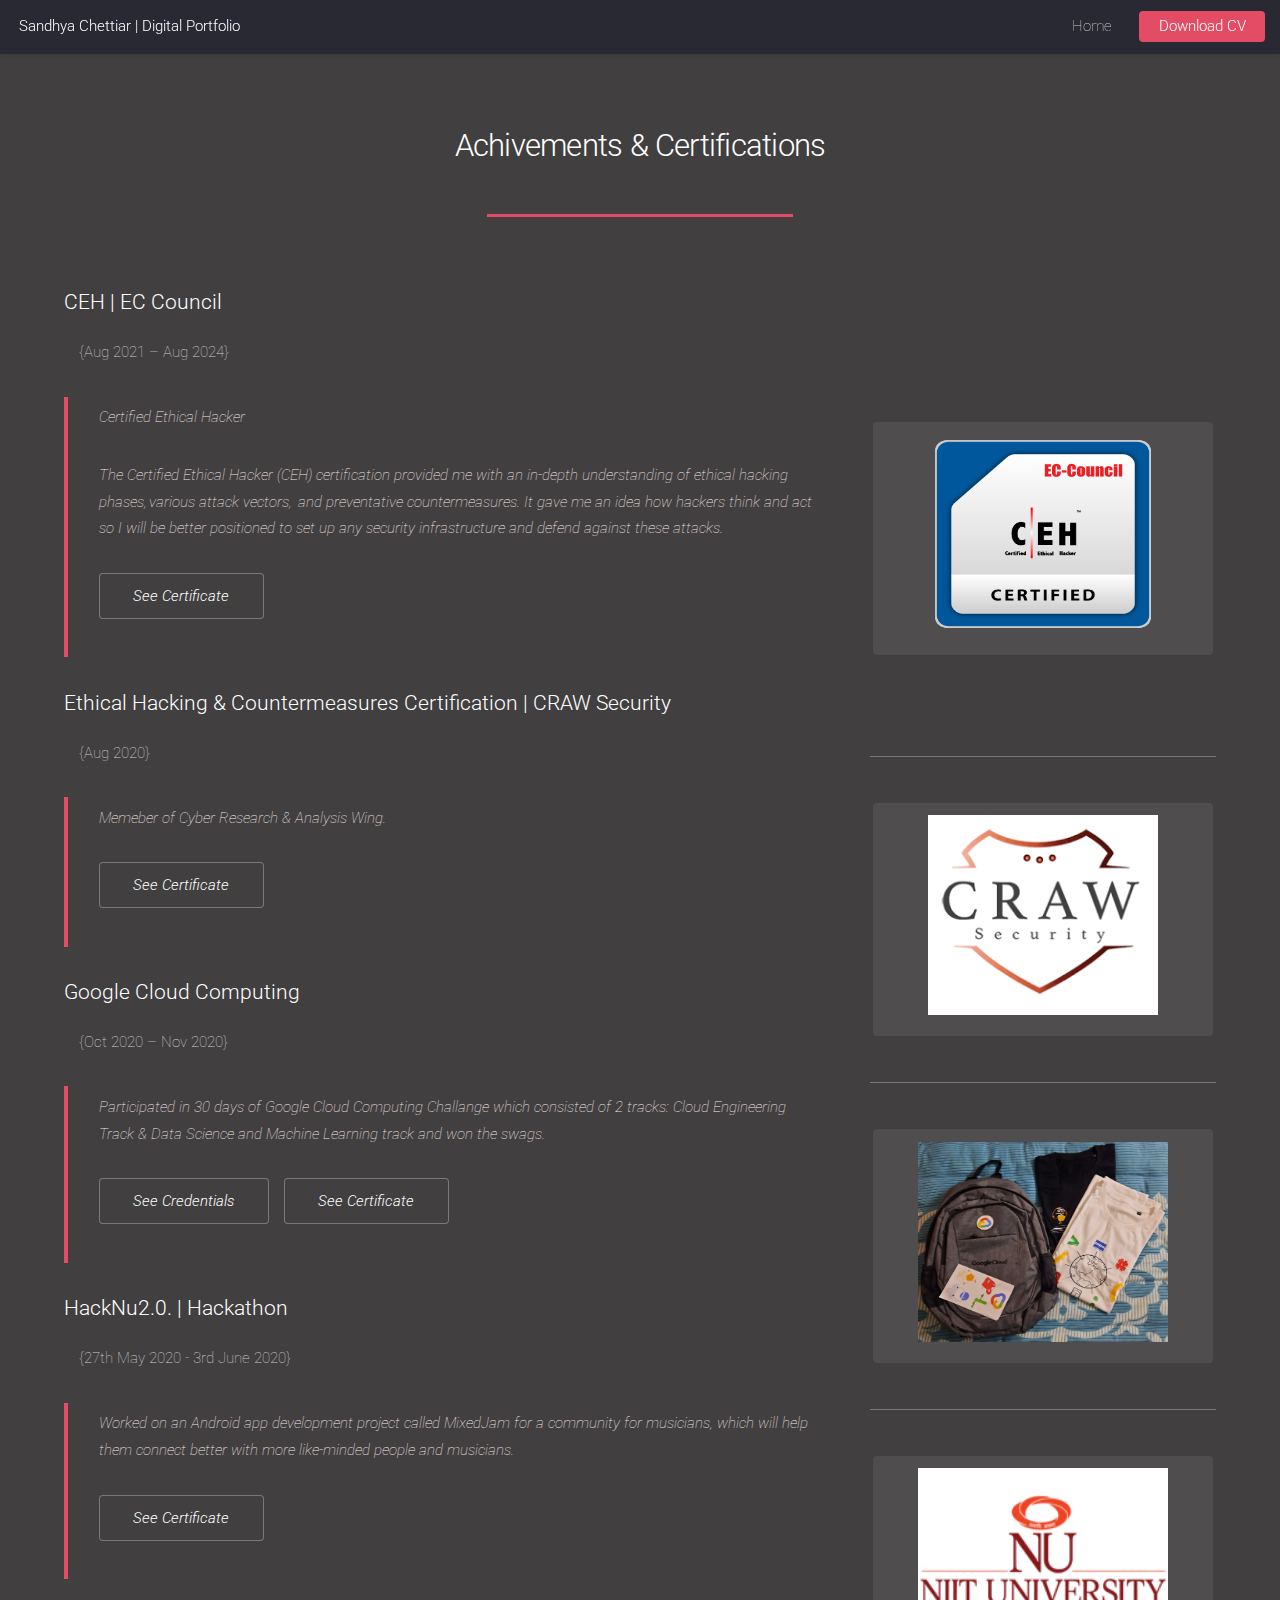
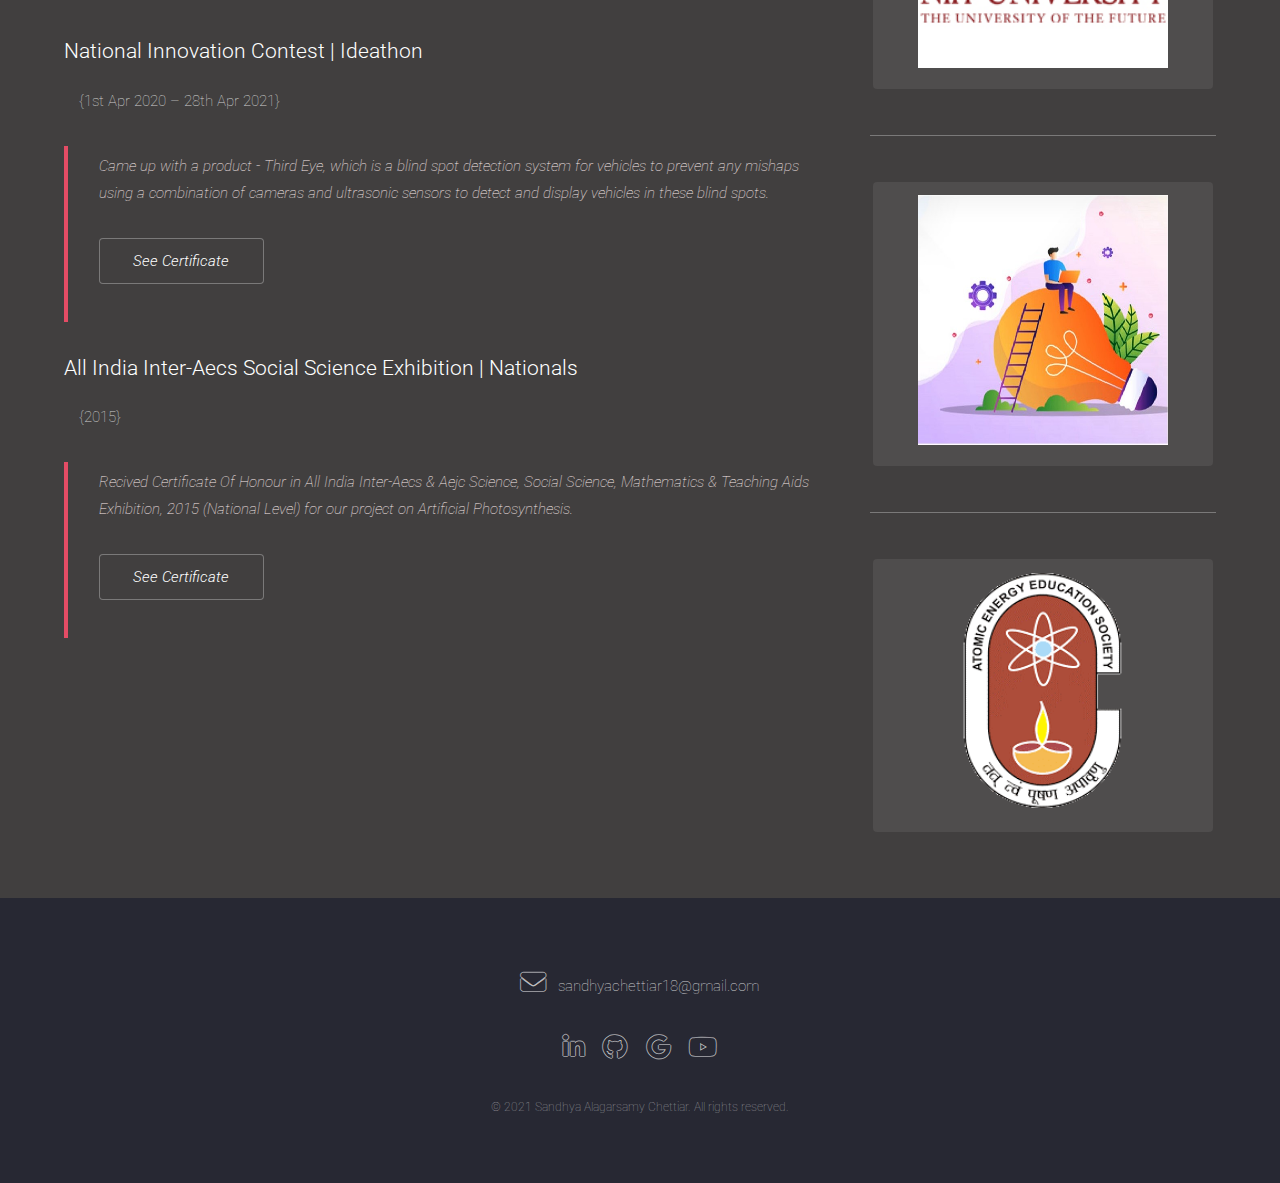
==== commit 2a7278f0: "Add files via upload" ====
--- a/certificates.html
+++ b/certificates.html
@@ -66,7 +66,7 @@
 										<!-- <a href="#" class="image fit"><img src="images/pic06.jpg" alt="" /></a> -->
 										
                                         <h3>CEH | EC Council</h3>
-                                        <ul>{Aug 2020 – Aug 2024}</ul>
+                                        <ul>{Aug 2021 – Aug 2024}</ul>
                                         <blockquote>
 										<p>Certified Ethical Hacker</p>
 										<p>The Certified Ethical Hacker (CEH) certification provided me with an in-depth understanding of ethical hacking phases, various attack vectors, 
@@ -81,7 +81,7 @@
                                         </blockquote>
 
 										<h3>Ethical Hacking & Countermeasures Certification | CRAW Security</h3>
-                                        <ul>{Aug 2020 – Aug 2024}</ul>
+                                        <ul>{Aug 2020}</ul>
                                         <blockquote>
 										<p>Memeber of Cyber Research & Analysis Wing.</p>
                                         <footer>
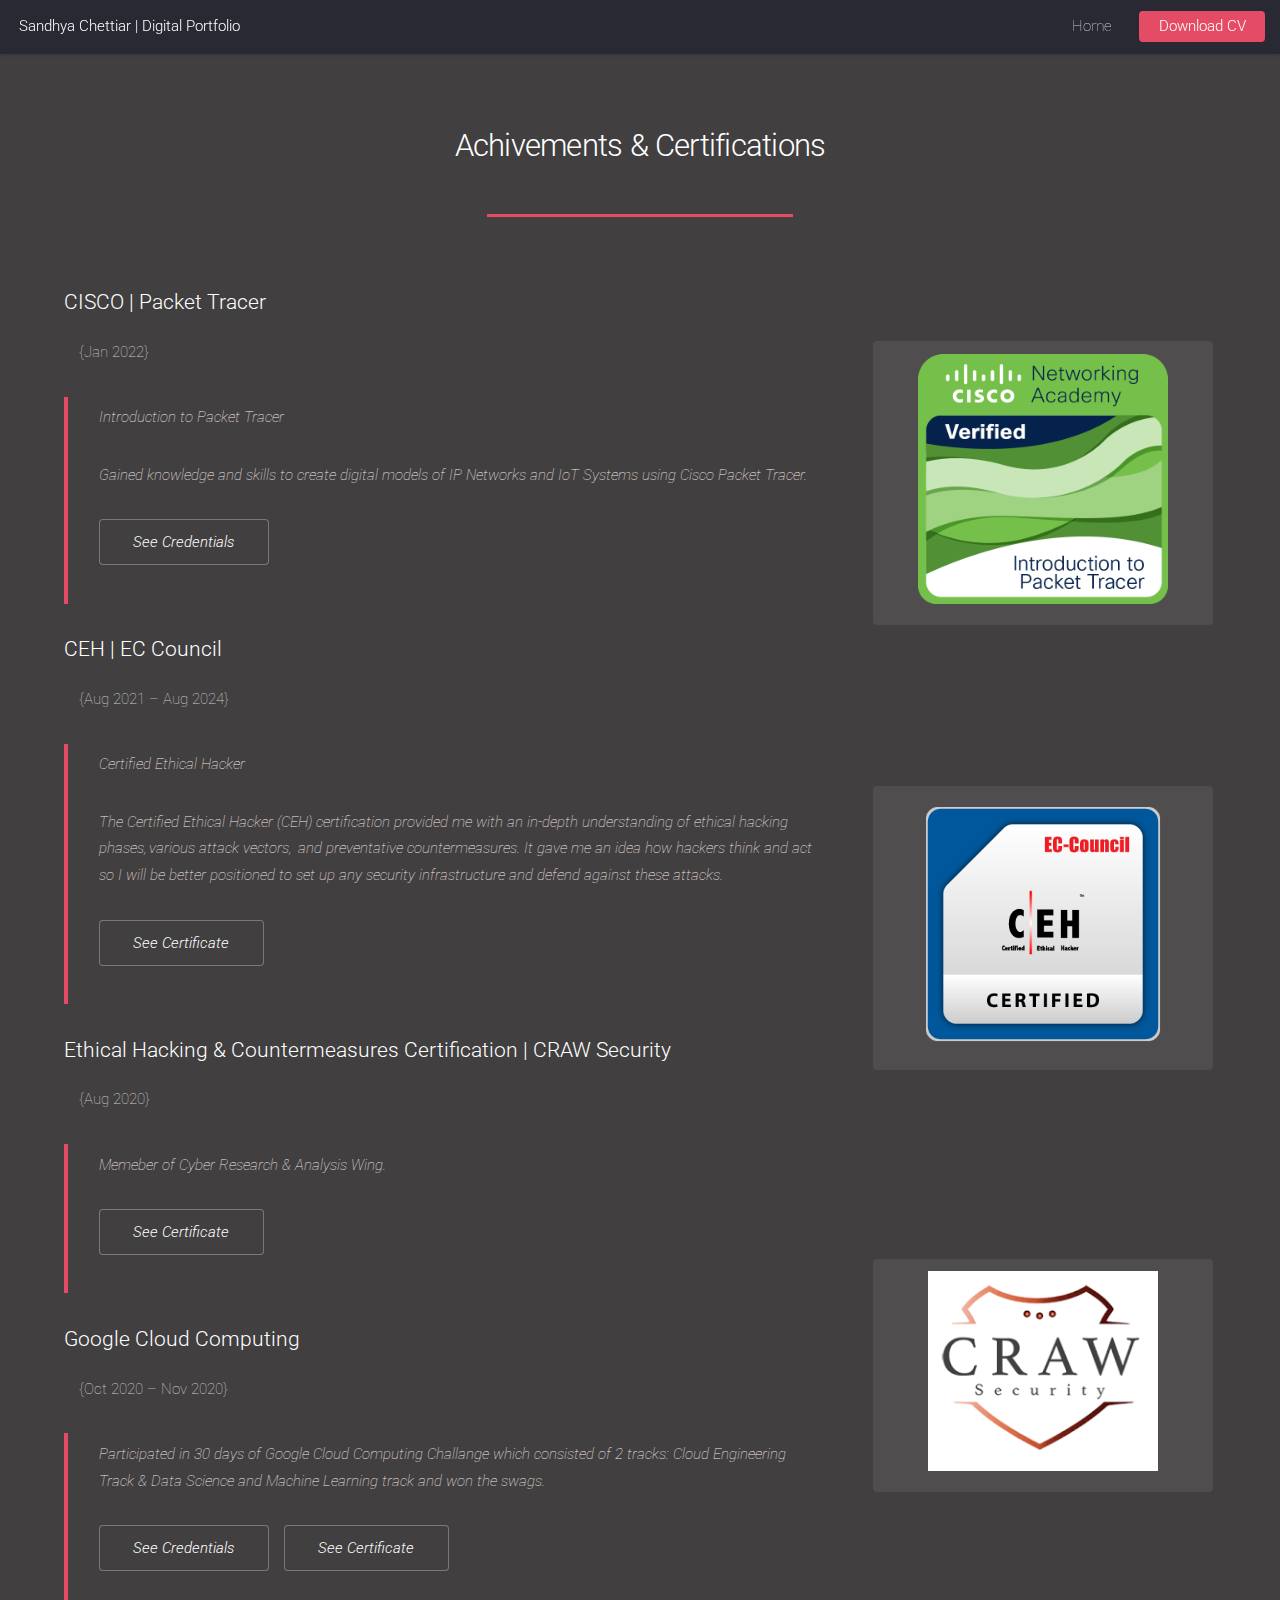
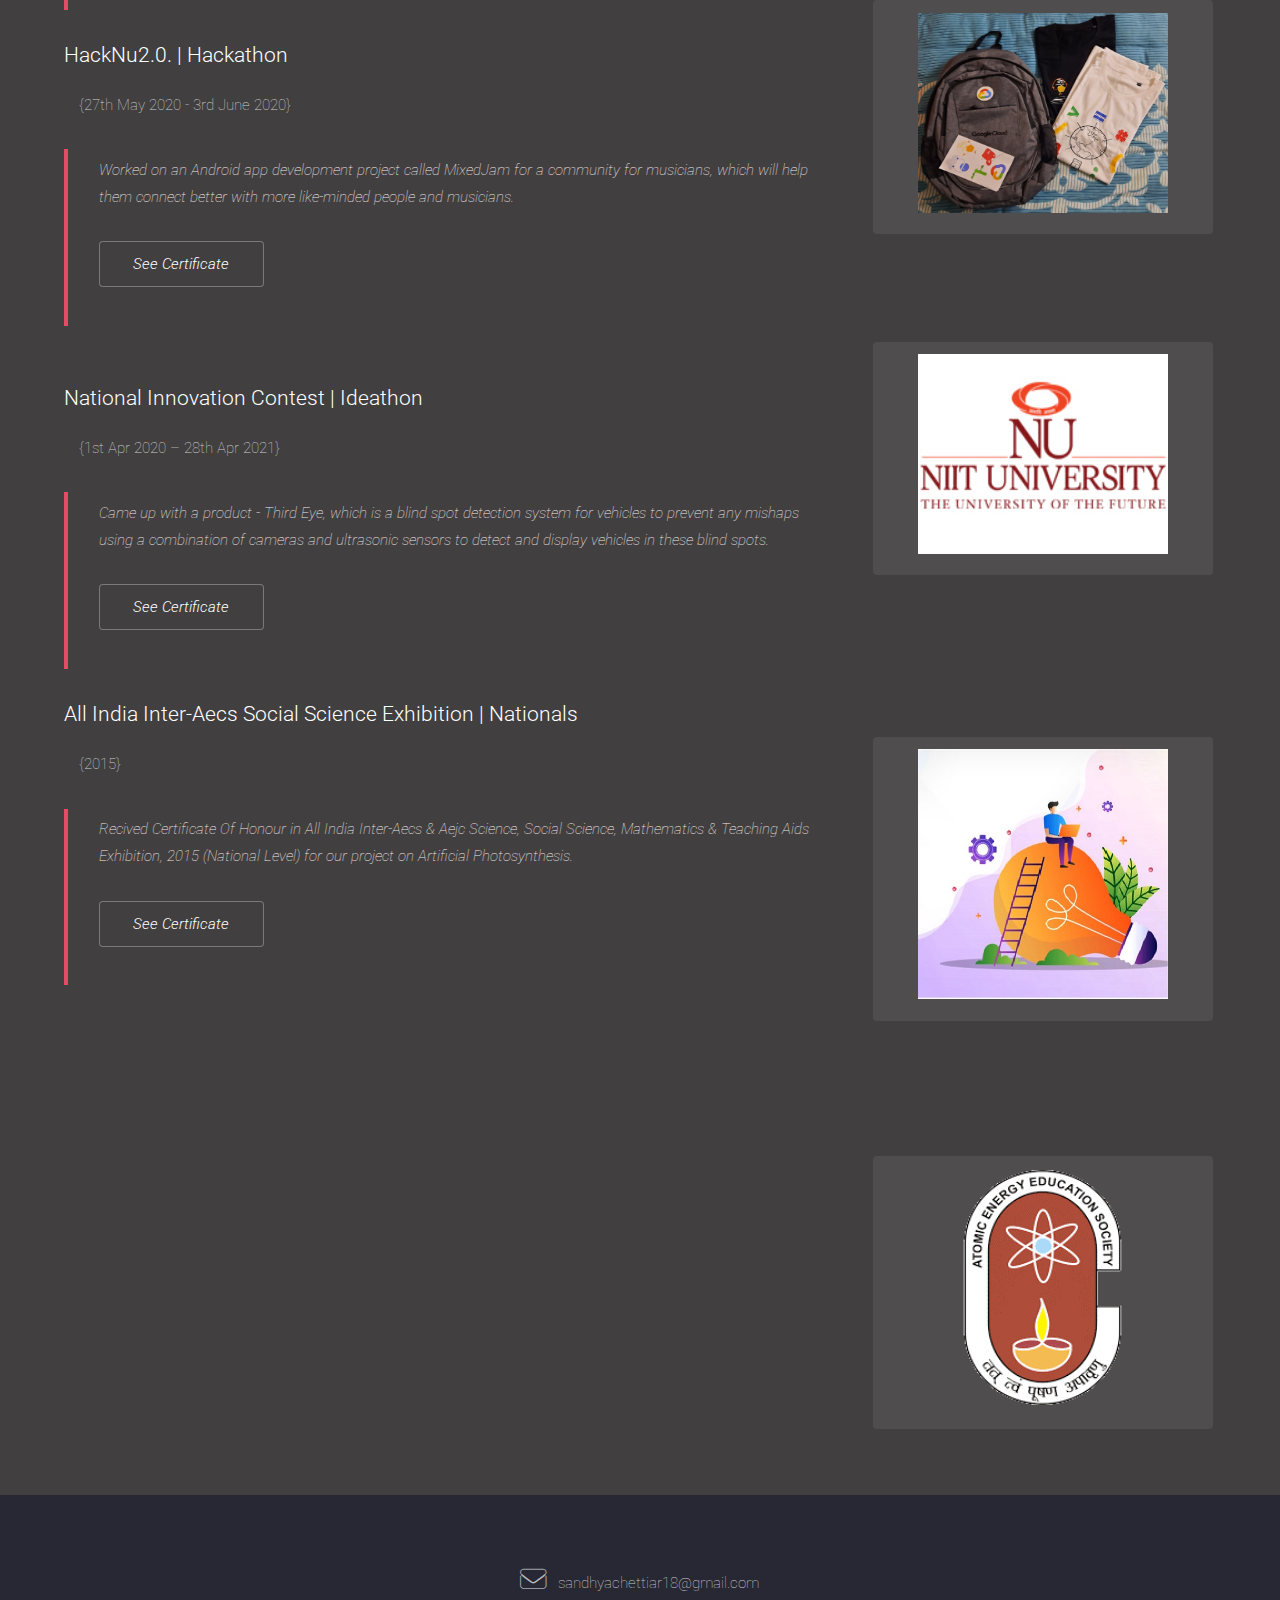
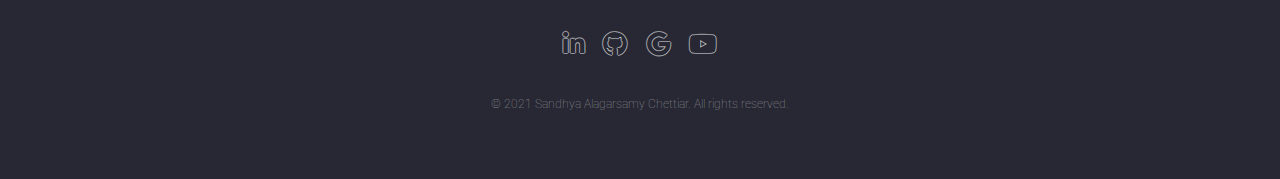
==== commit ddbdd159: "Update" ====
--- a/certificates.html
+++ b/certificates.html
@@ -46,7 +46,7 @@
 							</ul>
 						</li>
 						<!-- <li><a href="elements.html">Elements</a></li> -->
-						<li><a href="Certificates/CV_Sandhya_18Aug2021.pdf" class="button primary">Download CV</a></li>
+						<li><a href="Certificates/CV_SandhyaChettiar.pdf" class="button primary">Download CV</a></li>
 					</ul>
 				</nav>
 			</header>
@@ -65,6 +65,20 @@
 									<section id="content">
 										<!-- <a href="#" class="image fit"><img src="images/pic06.jpg" alt="" /></a> -->
 										
+										<h3>CISCO | Packet Tracer </h3>
+                                        <ul>{Jan 2022}</ul>
+                                        <blockquote>
+										<p>Introduction to Packet Tracer</p>
+										<p>Gained knowledge and skills to create digital models of IP Networks and IoT Systems using Cisco Packet Tracer.</p>
+                                        <footer>
+                                            <ul class="actions">
+                                                <li><a href="https://www.credly.com/badges/02186672-0478-409d-9f04-c63b57c8cb62/embedded" class="button">See Credentials</a></li>
+												
+                                            </ul>
+                                        </footer>
+                                        </blockquote>
+
+
                                         <h3>CEH | EC Council</h3>
                                         <ul>{Aug 2021 – Aug 2024}</ul>
                                         <blockquote>
@@ -152,37 +166,44 @@
 											
 											<!-- <h3><br>Respective Project's Links</h3> <br> -->
 
+											<br><br>
+											
+											<pre><code align="center"><img src="images/introduction-to-packet-tracer.png" width="250" height="250"></code></pre>
+
 											<br><br><br><br><br>
 
-											<pre><code align="center"><img src="images/CEH_2E345519D3F7.png" width="230" height="200"></code></pre>
+											<pre><code align="center"><img src="images/CEH_2E345519D3F7.png" width="250" height="250"></code></pre>
                                             
-											<br>
-											<hr>
+											<br><br><br><br>
+											<!-- <hr> -->
+											<br><br>
 
 											<pre><code align="center"><img src="images/CRAWlogo.png" width="230" height="200"></code></pre>
-                                        
-											<hr>
+											
+											<br><br><br>
+											<!-- <hr> -->
 
 											<pre><code align="center"><img src="images/swags.jpeg" width="250" height="200"></code></pre>
                                             
-											<hr>
-											
+											<!-- <hr> -->
+											
+											<br><br><br>
 
                                             <pre><code align="center"><img src="images/uni.png" width="250" height="200"></code></pre>
 										
 										</section>
-										<hr/>  
-
-                                        <!-- <br><br><br><br><br> -->
+										<!-- <hr/>   -->
+
+                                        <br><br><br><br><br>
 										<section>
 											
                                             <pre><code align="center"><img src="images/National Innovation Contest.jpg" width="250" height="250"></code></pre>
                                             
-                                            <hr>
+                                            <!-- <hr> -->
 										</section>
 
 										<section>
-											
+											<br><br><br><br>
                                             <pre><code align="center"><img src="CARD/barc-logo.png" width="250" height="240"></code></pre>
                                     
 										</section>
